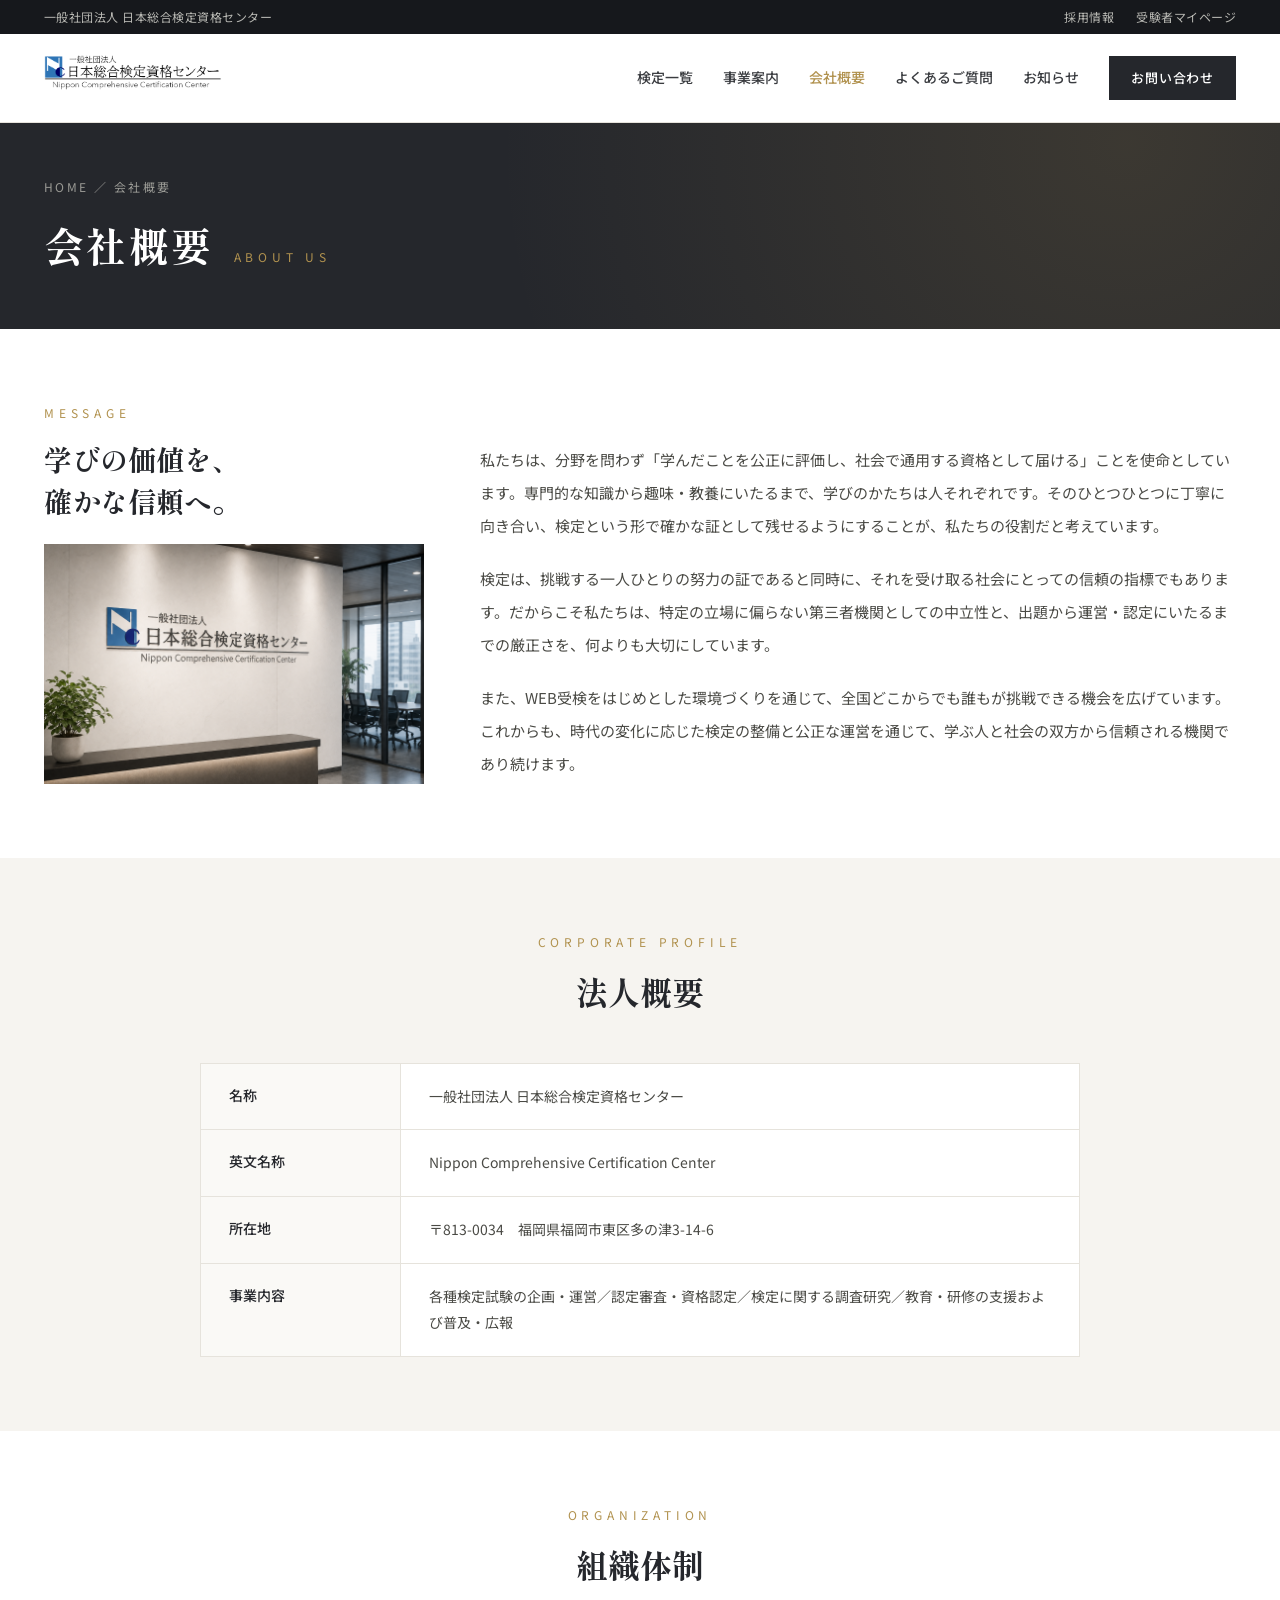
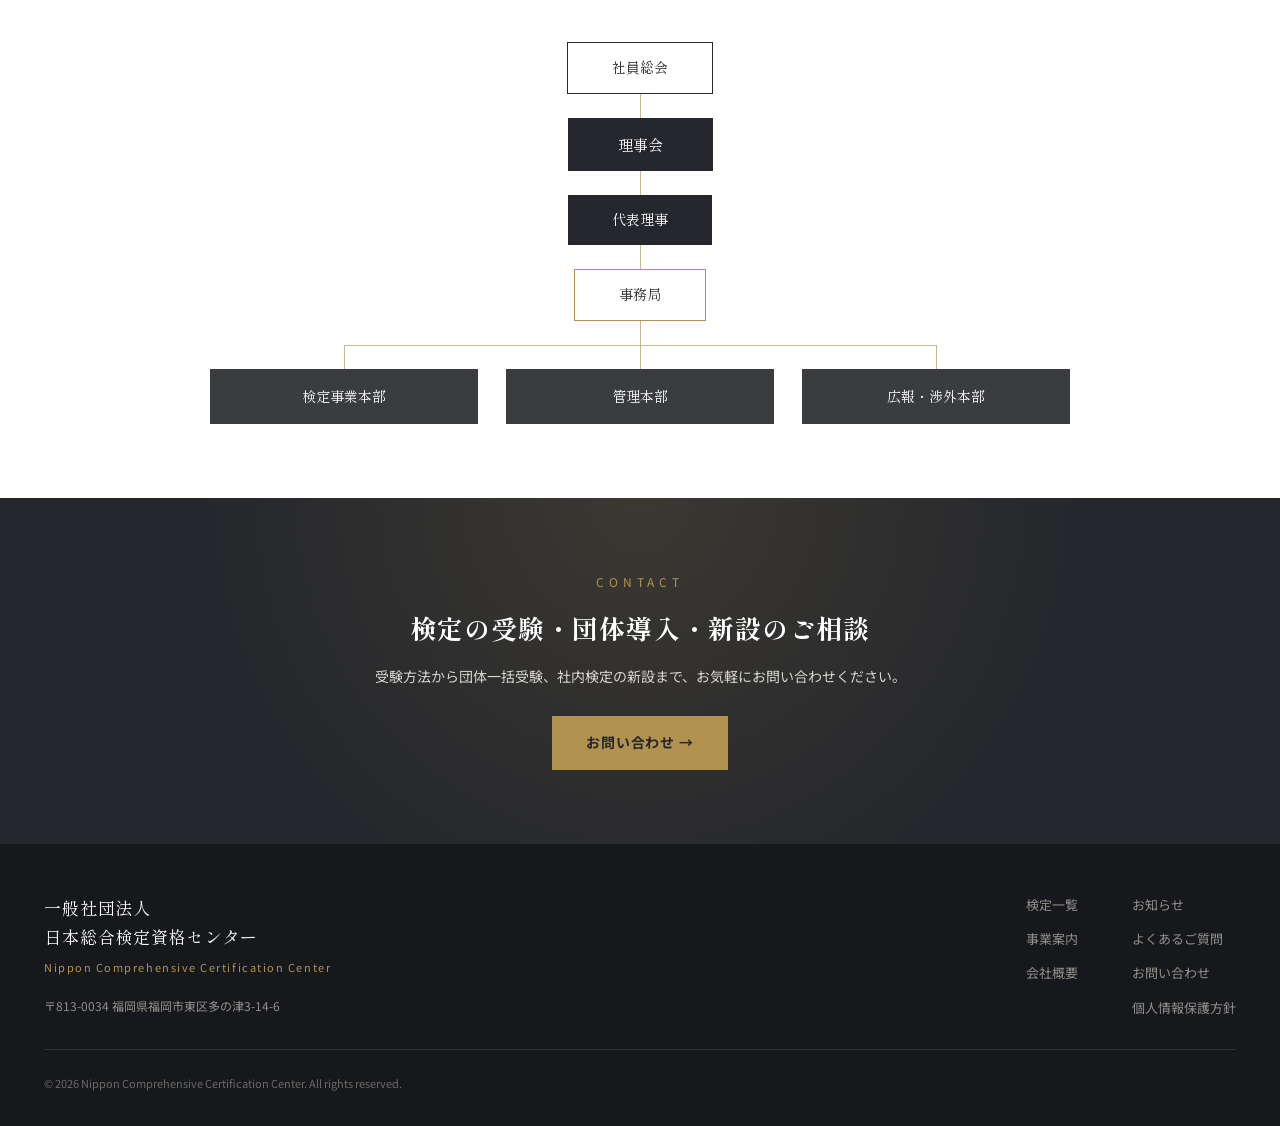
==== about.html @ 57b1d5a7 "全ページのフッターに個人情報保護方針へのリンクを追加 Co-Authored-By: Claude Fable 5 <noreply@anthropic.com> Claude-Session: ht" ====
<!DOCTYPE html>
<html lang="ja">
<head>
<meta charset="utf-8">
<meta name="viewport" content="width=device-width, initial-scale=1">
<title>会社概要 | 一般社団法人 日本総合検定資格センター</title>
<meta name="description" content="一般社団法人 日本総合検定資格センターの会社概要。法人概要・組織体制（組織図）をご紹介します。">
<link rel="preconnect" href="https://fonts.googleapis.com">
<link rel="preconnect" href="https://fonts.gstatic.com" crossorigin>
<link href="https://fonts.googleapis.com/css2?family=Noto+Sans+JP:wght@400;500;700&family=Shippori+Mincho:wght@500;600;700;800&display=swap" rel="stylesheet">
<link rel="icon" href="favicon.ico" sizes="48x48">
<link rel="icon" href="assets/favicon-32.png" type="image/png" sizes="32x32">
<link rel="icon" href="assets/favicon-192.png" type="image/png" sizes="192x192">
<link rel="apple-touch-icon" href="assets/apple-touch-icon.png">
<link rel="stylesheet" href="css/styles.css">
<script src="js/main.js" defer></script>
</head>
<body>
<div class="site">

  <div class="topbar px">
    <span class="topbar__org">一般社団法人 日本総合検定資格センター</span>
    <div class="topbar__links">
      <a href="recruit.html">採用情報</a>
      <span class="is-plain">受験者マイページ</span>
    </div>
  </div>

  <header class="header">
    <a class="header__logo" href="index.html"><img src="assets/logo-t.png" alt="一般社団法人 日本総合検定資格センター"></a>
    <button class="nav-toggle" type="button" aria-label="メニューを開閉" aria-expanded="false"><span></span><span></span><span></span></button>
    <nav class="nav">
      <a href="kentei.html">検定一覧</a>
      <a href="business.html">事業案内</a>
      <a class="is-active" href="about.html">会社概要</a>
      <a href="faq.html">よくあるご質問</a>
      <a href="news.html">お知らせ</a>
      <a class="nav__cta" href="contact.html">お問い合わせ</a>
    </nav>
  </header>

  <section class="page-title">
    <div class="breadcrumb"><a href="index.html">HOME</a> ／ 会社概要</div>
    <div class="page-title__row">
      <h1>会社概要</h1>
      <span class="page-title__en">ABOUT US</span>
    </div>
  </section>

  <!-- 代表挨拶 -->
  <section class="message">
    <div>
      <div class="eyebrow">MESSAGE</div>
      <h2 class="message__ttl">学びの価値を、<br>確かな信頼へ。</h2>
      <div class="message__photo" style="background-image:url('assets/reception.png')"></div>
    </div>
    <div class="message__body">
      <p>私たちは、分野を問わず「学んだことを公正に評価し、社会で通用する資格として届ける」ことを使命としています。専門的な知識から趣味・教養にいたるまで、学びのかたちは人それぞれです。そのひとつひとつに丁寧に向き合い、検定という形で確かな証として残せるようにすることが、私たちの役割だと考えています。</p>
      <p>検定は、挑戦する一人ひとりの努力の証であると同時に、それを受け取る社会にとっての信頼の指標でもあります。だからこそ私たちは、特定の立場に偏らない第三者機関としての中立性と、出題から運営・認定にいたるまでの厳正さを、何よりも大切にしています。</p>
      <p>また、WEB受検をはじめとした環境づくりを通じて、全国どこからでも誰もが挑戦できる機会を広げています。これからも、時代の変化に応じた検定の整備と公正な運営を通じて、学ぶ人と社会の双方から信頼される機関であり続けます。</p>
    </div>
  </section>

  <!-- 法人概要 -->
  <section class="section section--paper">
    <div class="section-head">
      <div class="eyebrow">CORPORATE PROFILE</div>
      <h2>法人概要</h2>
    </div>
    <div class="profile">
      <div class="profile__row"><div class="profile__k">名称</div><div class="profile__v">一般社団法人 日本総合検定資格センター</div></div>
      <div class="profile__row"><div class="profile__k">英文名称</div><div class="profile__v">Nippon Comprehensive Certification Center</div></div>
      <div class="profile__row"><div class="profile__k">所在地</div><div class="profile__v">〒813-0034　福岡県福岡市東区多の津3-14-6</div></div>
      <div class="profile__row"><div class="profile__k">事業内容</div><div class="profile__v">各種検定試験の企画・運営／認定審査・資格認定／検定に関する調査研究／教育・研修の支援および普及・広報</div></div>
    </div>
  </section>

  <!-- 組織体制（組織図） -->
  <section class="section section--white">
    <div class="section-head" style="margin-bottom:50px">
      <div class="eyebrow">ORGANIZATION</div>
      <h2>組織体制</h2>
    </div>
    <div class="orgchart">
      <div class="orgchart__row"><div class="obox obox--assembly">社員総会</div></div>
      <div class="orgchart__line"></div>
      <div class="orgchart__row"><div class="obox obox--board">理事会</div></div>
      <div class="orgchart__line"></div>
      <div class="orgchart__row"><div class="obox obox--rep">代表理事</div></div>
      <div class="orgchart__line"></div>
      <div class="orgchart__row"><div class="obox obox--office">事務局</div></div>
      <div class="orgchart__line"></div>
      <div class="orgchart__branch">
        <div class="orgchart__bar"></div>
        <div class="orgchart__cols">
          <div class="orgchart__col"><div class="orgchart__stub"></div><div class="obox obox--unit">検定事業本部</div></div>
          <div class="orgchart__col"><div class="orgchart__stub"></div><div class="obox obox--unit">管理本部</div></div>
          <div class="orgchart__col"><div class="orgchart__stub"></div><div class="obox obox--unit">広報・渉外本部</div></div>
        </div>
      </div>
    </div>
  </section>

  <!-- お問い合わせCTA -->
  <section class="section--dark cta-band" style="padding-top:74px;padding-bottom:74px">
    <div class="eyebrow" style="margin-bottom:14px">CONTACT</div>
    <h2 style="line-height:1.6">検定の受験・団体導入・新設のご相談</h2>
    <p>受験方法から団体一括受験、社内検定の新設まで、お気軽にお問い合わせください。</p>
    <a class="btn btn--gold" href="contact.html">お問い合わせ →</a>
  </section>

  <footer class="footer">
    <div class="footer__top">
      <div>
        <div class="footer__name">一般社団法人<br>日本総合検定資格センター</div>
        <div class="footer__en">Nippon Comprehensive Certification Center</div>
        <div class="footer__addr">〒813-0034 福岡県福岡市東区多の津3-14-6</div>
      </div>
      <div class="footer__nav">
        <div class="footer__col">
          <a href="kentei.html">検定一覧</a>
          <a href="business.html">事業案内</a>
          <a href="about.html">会社概要</a>
        </div>
        <div class="footer__col">
          <a href="news.html">お知らせ</a>
          <a href="faq.html">よくあるご質問</a>
          <a href="contact.html">お問い合わせ</a>
          <a href="privacy.html">個人情報保護方針</a>
        </div>
      </div>
    </div>
    <div class="footer__copy">© 2026 Nippon Comprehensive Certification Center. All rights reserved.</div>
  </footer>

</div>
</body>
</html>
---- css/styles.css ----
/* =====================================================================
   一般社団法人 日本総合検定資格センター — コーポレートサイト
   共通スタイル（墨×金 / 明朝見出し）
   ===================================================================== */

/* ---- Design tokens ---- */
:root {
  --ink:        #25272c;   /* 墨（メイン） */
  --ink-2:      #16181c;   /* 最濃（トップバー・フッター） */
  --ink-3:      #3a3c40;   /* 本部ボックス・ナビ文字 */
  --gold:       #b1924f;   /* 金（アクセント） */
  --gold-line:  #c9b78d;   /* 組織図の罫線 */
  --gold-soft:  #f0ead9;   /* バッジ背景 */
  --gold-text:  #9c7d3a;   /* バッジ文字 */
  --paper:      #f6f4f0;   /* 明色セクション背景 */
  --paper-2:    #faf9f6;   /* テーブル見出し背景 */
  --border:     #e6e3dc;   /* 罫線 */
  --text:       #2a2a28;   /* 基本文字 */
  --text-2:     #5c5c58;   /* 補足文字 */
  --text-3:     #4a4a45;   /* 本文（濃いめ） */
  --muted:      #8a8a85;   /* 弱い文字 */
  --req:        #a4453b;   /* 必須バッジ */
  --white:      #fff;

  --serif: 'Shippori Mincho', serif;
  --sans:  'Noto Sans JP', sans-serif;

  --gutter: 44px;          /* セクション左右余白 */
  --maxw: 1280px;          /* デザイン基準幅 */
}

/* ---- Reset ---- */
*, *::before, *::after { box-sizing: border-box; margin: 0; padding: 0; }

html { -webkit-text-size-adjust: 100%; }

body {
  font-family: var(--sans);
  color: var(--text);
  background: #eceae5;
  line-height: 1.7;
}

img { max-width: 100%; display: block; }

a { text-decoration: none; color: inherit; }

/* 1280px の「キャンバス」を中央に。以下は流動的に縮む */
.site {
  max-width: var(--maxw);
  margin: 0 auto;
  background: var(--white);
  overflow-x: hidden;
}

/* ページ全体の文字色 */
.site { color: var(--text); }

h1, h2, h3, h4 { font-family: var(--serif); font-weight: 700; color: var(--ink); }

/* 共通のセクション左右余白ヘルパ */
.px { padding-inline: var(--gutter); }

/* =====================================================================
   トップバー
   ===================================================================== */
.topbar {
  background: var(--ink-2);
  color: #b8b8b3;
  font-size: 12px;
  letter-spacing: .04em;
  display: flex;
  justify-content: space-between;
  align-items: center;
  padding-inline: var(--gutter);
  min-height: 34px;
}
.topbar__org { white-space: nowrap; overflow: hidden; text-overflow: ellipsis; }
.topbar__links { display: flex; gap: 22px; flex: none; }
.topbar__links a { transition: color .2s; }
.topbar__links a:hover { color: var(--gold); }
.topbar__links .is-active { color: var(--gold); }
.topbar__links .is-plain { color: inherit; cursor: default; }

/* =====================================================================
   ヘッダー / ナビ
   ===================================================================== */
.header {
  display: flex;
  justify-content: space-between;
  align-items: center;
  padding: 18px var(--gutter);
  border-bottom: 1px solid var(--border);
  background: var(--white);
}
.header__logo img { height: 52px; width: auto; }

.nav { display: flex; align-items: center; gap: 30px; font-size: 14px; font-weight: 500; color: var(--ink-3); }
.nav a, .nav > span { transition: color .2s; white-space: nowrap; }
.nav a:hover { color: var(--gold); }
.nav .is-active { color: var(--gold); }
.nav__cta {
  background: var(--ink); color: var(--white);
  padding: 11px 22px; font-size: 13px; letter-spacing: .06em;
}
.nav__cta.is-active { background: var(--gold); color: var(--ink); }

/* ハンバーガー（モバイルのみ表示） */
.nav-toggle {
  display: none;
  flex-direction: column;
  justify-content: center;
  gap: 5px;
  width: 44px; height: 44px;
  border: 1px solid var(--border);
  background: var(--white);
  cursor: pointer;
}
.nav-toggle span { display: block; width: 22px; height: 2px; background: var(--ink); margin: 0 auto; transition: transform .25s, opacity .2s; }

/* =====================================================================
   ボタン / リンク装飾
   ===================================================================== */
.btn {
  display: inline-block;
  font-size: 14px;
  letter-spacing: .05em;
  padding: 14px 30px;
  cursor: pointer;
  transition: background .2s, color .2s;
  white-space: nowrap;
}
.btn--dark { background: var(--ink); color: var(--white); }
.btn--dark:hover { background: var(--gold); color: var(--ink); }
.btn--gold { background: var(--gold); color: var(--ink); font-weight: 700; padding: 15px 34px; letter-spacing: .06em; }
.btn--gold:hover { background: #c7a75f; }
.btn--outline { border: 1px solid var(--ink); color: var(--ink); }
.btn--outline:hover { background: var(--ink); color: var(--white); }

.link-underline {
  display: inline-block;
  border-bottom: 1px solid var(--gold);
  color: var(--ink);
  font-size: 14px;
  padding-bottom: 4px;
  transition: color .2s;
}
.link-underline:hover { color: var(--gold); }

.badge-web {
  background: var(--gold-soft); color: var(--gold-text);
  font-size: 11px; padding: 4px 12px; letter-spacing: .05em; white-space: nowrap;
}

.eyebrow { font-size: 12px; letter-spacing: .4em; color: var(--gold); }
.eyebrow--sm { font-size: 11px; letter-spacing: .3em; color: var(--gold); }

/* =====================================================================
   ヒーロー（トップ） / ページタイトル（下層）
   ===================================================================== */
.hero {
  position: relative;
  background: var(--ink);
  color: var(--white);
  padding: 88px var(--gutter) 82px;
  text-align: center;
  background-image: radial-gradient(circle at 50% 0%, rgba(177,146,79,.18), transparent 60%);
}
.hero__eyebrow { font-size: 13px; letter-spacing: .5em; color: var(--gold); margin-bottom: 22px; }
.hero__rule { width: 48px; height: 1px; background: var(--gold); margin: 0 auto 28px; }
.hero__title {
  font-family: var(--serif); font-weight: 700; color: var(--white);
  font-size: clamp(30px, 5.5vw, 52px); line-height: 1.5; letter-spacing: .05em;
}
.hero__lead { margin: 30px auto 0; font-size: 16px; line-height: 2.1; color: #d8d6d0; max-width: 700px; }

.page-title {
  background: var(--ink); color: var(--white);
  padding: 54px var(--gutter) 50px;
  background-image: radial-gradient(circle at 88% 10%, rgba(177,146,79,.16), transparent 55%);
}
.breadcrumb { font-size: 12px; letter-spacing: .2em; color: #9a9a95; margin-bottom: 14px; }
.breadcrumb a:hover { color: var(--gold); }
.page-title__row { display: flex; align-items: baseline; gap: 20px; flex-wrap: wrap; }
.page-title h1 { font-family: var(--serif); font-weight: 700; color: var(--white); font-size: clamp(30px, 5vw, 40px); letter-spacing: .06em; }
.page-title__en { font-size: 12px; letter-spacing: .4em; color: var(--gold); }
.page-title__lead { font-size: 14px; line-height: 1.9; color: #d8d6d0; margin-top: 18px; max-width: 720px; }
.page-title__lead .hl { color: #e9d9b4; }

/* =====================================================================
   汎用セクション
   ===================================================================== */
.section { padding: 74px var(--gutter); }
.section--paper { background: var(--paper); }
.section--white { background: var(--white); }
.section--dark {
  background: var(--ink); color: var(--white); text-align: center;
  background-image: radial-gradient(circle at 50% 0%, rgba(177,146,79,.16), transparent 60%);
}
.section--dark h2 { color: var(--white); }

.section-head { text-align: center; margin-bottom: 44px; }
.section-head h2 { font-size: clamp(24px, 3.4vw, 32px); margin-top: 12px; }

.lead-center {
  font-family: var(--serif); font-size: clamp(18px, 2.4vw, 24px);
  line-height: 2; color: var(--ink); max-width: 840px; margin: 0 auto; text-align: center;
}

/* CTA バンド */
.cta-band { padding: 64px var(--gutter); }
.cta-band h2 { font-size: clamp(22px, 3vw, 26px); letter-spacing: .04em; color: var(--white); }
.cta-band p { font-size: 14px; line-height: 2; color: #d8d6d0; margin: 14px auto 0; max-width: 580px; }
.cta-band .btn { margin-top: 26px; }

/* =====================================================================
   トップ：信頼バンド（4カラム）
   ===================================================================== */
.trust {
  display: grid; grid-template-columns: repeat(4, 1fr);
  background: var(--white); border-bottom: 1px solid var(--border);
}
.trust__cell { padding: 46px 34px; border-right: 1px solid var(--border); }
.trust__cell:last-child { border-right: none; }
.trust__en { font-size: 11px; letter-spacing: .3em; color: var(--gold); margin-bottom: 14px; }
.trust__ttl { font-family: var(--serif); font-size: 21px; color: var(--ink); margin-bottom: 12px; }
.trust__desc { font-size: 13px; line-height: 1.95; color: var(--text-2); }

/* =====================================================================
   トップ / 事業：検定領域・カードグリッド
   ===================================================================== */
.card-grid { display: grid; grid-template-columns: repeat(3, 1fr); gap: 18px; }
.card {
  background: var(--white); border: 1px solid var(--border); padding: 30px 28px;
}
.card--lg { padding: 34px 30px; }
.card__no { font-family: var(--serif); color: var(--gold); font-size: 14px; }
.card__ttl { font-family: var(--serif); font-size: 20px; margin: 10px 0; color: var(--ink); }
.card__desc { font-size: 13px; line-height: 1.85; color: #7a7a76; }
.card--lg .card__desc { line-height: 1.9; color: var(--text-2); }

.note-center { text-align: center; font-size: 13px; line-height: 1.9; color: var(--text-2); margin-top: 28px; }
.note-center strong { color: var(--ink); font-weight: 700; }

/* =====================================================================
   トップ：組織体制ティザー
   ===================================================================== */
.org-teaser { padding: 74px var(--gutter); background: var(--white); }
.org-teaser__grid { display: grid; grid-template-columns: 340px 1fr; gap: 60px; align-items: center; }
.org-teaser__ttl { font-family: var(--serif); font-weight: 700; font-size: clamp(24px, 3vw, 30px); margin: 14px 0 20px; color: var(--ink); line-height: 1.5; }
.org-teaser__txt { font-size: 14px; line-height: 2; color: var(--text-2); }
.org-teaser__link { display: inline-block; margin-top: 26px; border-bottom: 1px solid var(--gold); color: var(--ink); font-size: 14px; padding-bottom: 4px; }
.org-teaser__chart { border: 1px solid var(--border); padding: 38px 30px; background: var(--paper); }

/* ミニ組織図（ティザー） */
.orgline { width: 1px; height: 16px; background: var(--gold-line); margin: 0 auto; }
.orgbox {
  display: inline-block; font-size: 13px; padding: 10px 30px;
  font-family: var(--serif); white-space: nowrap; text-align: center;
}
.orgbox--outline { border: 1px solid var(--ink); background: var(--white); color: var(--ink); padding: 9px 28px; }
.orgbox--dark { background: var(--ink); color: var(--white); }
.orgbox--gold { border: 1px solid var(--gold); color: var(--ink); padding: 9px 28px; }
.orgbox--unit { background: var(--ink-3); color: var(--white); border: 1px solid var(--ink-3); font-size: 12px; padding: 11px 4px; width: 100%; }
.org-center { text-align: center; }
.org-branch { position: relative; }
.org-branch__bar { position: absolute; top: 0; left: calc((100% - 28px) / 6); right: calc((100% - 28px) / 6); height: 1px; background: var(--gold-line); }
.org-branch__cols { display: grid; grid-template-columns: repeat(3, 1fr); gap: 14px; }
.org-branch__col { display: flex; flex-direction: column; align-items: center; }

/* =====================================================================
   トップ：NEWS（濃色）
   ===================================================================== */
.news-band { padding: 70px var(--gutter); background: var(--ink); color: var(--white); }
.news-band__head { display: flex; justify-content: space-between; align-items: flex-end; margin-bottom: 30px; gap: 16px; flex-wrap: wrap; }
.news-band__head h2 { font-family: var(--serif); font-size: 28px; color: var(--white); margin-top: 12px; }
.news-band__more { font-size: 13px; color: #b8b8b3; }
.news-band__more:hover { color: var(--gold); }
.news-row {
  display: flex; gap: 28px; padding: 18px 0;
  border-top: 1px solid rgba(255,255,255,.14); align-items: center;
}
.news-row:last-child { border-bottom: 1px solid rgba(255,255,255,.14); }
.news-row__date { color: var(--gold); font-size: 13px; min-width: 92px; }
.news-row__ttl { font-size: 14px; color: #eceae5; }

/* =====================================================================
   検定一覧：横長ブロック
   ===================================================================== */
.exam { display: grid; grid-template-columns: 480px 1fr; }
.exam--rev { grid-template-columns: 1fr 480px; }
.exam__img { min-height: 420px; background-position: center; background-repeat: no-repeat; background-size: contain; }
.exam__body { padding: 60px 54px; display: flex; flex-direction: column; justify-content: center; }
.exam__body--paper { background: var(--paper); }
.exam__meta { display: flex; align-items: center; gap: 12px; margin-bottom: 14px; }
.exam__no { font-family: var(--serif); color: var(--gold); font-size: 16px; }
.exam__host { font-size: 12px; letter-spacing: .2em; color: var(--muted); }
.exam__ttl { font-family: var(--serif); font-weight: 700; font-size: clamp(26px, 3.4vw, 32px); color: var(--ink); margin-bottom: 16px; }
.exam__desc { font-size: 14px; line-height: 2; color: var(--text-2); max-width: 560px; }
.exam__specs { display: flex; gap: 36px; margin-top: 24px; flex-wrap: wrap; }
.spec__k { font-size: 11px; letter-spacing: .16em; color: var(--gold); margin-bottom: 5px; }
.spec__v { font-size: 14px; color: var(--ink); }
.exam__actions { display: flex; align-items: center; gap: 18px; margin-top: 30px; flex-wrap: wrap; }

/* =====================================================================
   事業案内：ジグザグ
   ===================================================================== */
.zigzag { display: grid; grid-template-columns: 1fr 1fr; }
.zigzag__img { min-height: 380px; background-position: center; background-repeat: no-repeat; background-size: cover; }
.zigzag__img--contain { background-size: contain; }
.zigzag__body { padding: 64px 54px; display: flex; flex-direction: column; justify-content: center; }
.zigzag__body--paper { background: var(--paper); }
.zigzag__en { font-size: 12px; letter-spacing: .4em; color: var(--gold); }
.zigzag__ttl { font-family: var(--serif); font-weight: 700; font-size: clamp(24px, 3vw, 30px); margin: 14px 0 18px; color: var(--ink); line-height: 1.5; }
.zigzag__txt { font-size: 14px; line-height: 2; color: var(--text-2); }
.zigzag__txt strong { color: var(--ink); font-weight: 700; }
.bullets { display: flex; flex-direction: column; gap: 10px; margin-top: 22px; }
.bullet { display: flex; align-items: center; gap: 12px; }
.bullet::before { content: ""; width: 5px; height: 5px; background: var(--gold); border-radius: 50%; flex: none; }
.bullet span { font-size: 13px; color: var(--ink-3); }

/* =====================================================================
   会社概要：代表挨拶 / 法人概要 / 組織図
   ===================================================================== */
.message { padding: 74px var(--gutter); background: var(--white); display: grid; grid-template-columns: 380px 1fr; gap: 56px; align-items: start; }
.message__ttl { font-family: var(--serif); font-weight: 700; font-size: clamp(22px, 3vw, 28px); margin: 14px 0 22px; color: var(--ink); line-height: 1.5; }
.message__photo { height: 240px; background-position: center; background-size: cover; background-repeat: no-repeat; background-color: #eceae5; }
.message__body { padding-top: 40px; }
.message__body p { font-size: 15px; line-height: 2.2; color: var(--text-3); }
.message__body p + p { margin-top: 20px; }

.profile { max-width: 880px; margin: 0 auto; background: var(--white); border: 1px solid var(--border); }
.profile__row { display: grid; grid-template-columns: 200px 1fr; border-bottom: 1px solid var(--border); }
.profile__row:last-child { border-bottom: none; }
.profile__k { background: var(--paper-2); padding: 20px 28px; font-size: 14px; color: var(--ink); font-weight: 500; border-right: 1px solid var(--border); }
.profile__v { padding: 20px 28px; font-size: 14px; color: var(--text-3); line-height: 1.85; }

/* 詳細組織図 */
.orgchart { max-width: 860px; margin: 0 auto; }
.orgchart__line { width: 1px; height: 24px; background: var(--gold-line); margin: 0 auto; }
.orgchart__row { display: flex; justify-content: center; }
.obox { font-size: 14px; padding: 13px 44px; font-family: var(--serif); white-space: nowrap; }
.obox--assembly { border: 1px solid var(--ink); background: var(--white); color: var(--ink); }
.obox--board { background: var(--ink); color: var(--white); font-size: 15px; padding: 14px 50px; }
.obox--rep { background: var(--ink); color: var(--white); }
.obox--office { border: 1px solid var(--gold); color: var(--ink); }
.orgchart__branch { position: relative; padding-top: 24px; }
.orgchart__bar { position: absolute; top: 0; left: calc((100% - 56px) / 6); right: calc((100% - 56px) / 6); height: 1px; background: var(--gold-line); }
.orgchart__cols { display: grid; grid-template-columns: repeat(3, 1fr); gap: 28px; }
.orgchart__col { display: flex; flex-direction: column; align-items: center; }
.orgchart__stub { position: absolute; top: 0; width: 1px; height: 24px; background: var(--gold-line); }
.obox--unit { width: 100%; background: var(--ink-3); color: var(--white); font-size: 14px; padding: 16px 8px; text-align: center; }

/* =====================================================================
   お知らせ：一覧
   ===================================================================== */
.news-list { padding: 30px var(--gutter) 54px; background: var(--white); }
.news-item {
  display: flex; gap: 28px; padding: 22px 8px; border-bottom: 1px solid var(--border);
  align-items: center; transition: background .15s;
}
.news-item:hover { background: var(--paper-2); }
.news-item__date { color: var(--muted); font-size: 13px; min-width: 96px; }
.news-item__ttl { font-size: 15px; color: var(--ink); line-height: 1.6; flex: 1; }
.news-item__arrow { color: var(--gold); }

/* =====================================================================
   お知らせ：詳細
   ===================================================================== */
.news-detail { padding: 46px var(--gutter) 70px; background: var(--white); }
.news-detail__meta { display: flex; align-items: center; gap: 14px; margin-bottom: 16px; }
.news-detail__date { color: var(--muted); font-size: 13px; }
.news-detail__ttl {
  font-family: var(--serif); font-weight: 700; font-size: clamp(20px, 3vw, 26px);
  color: var(--ink); line-height: 1.6; margin-bottom: 28px;
  padding-bottom: 20px; border-bottom: 1px solid var(--border);
}
.news-detail__body { max-width: 800px; }
.news-detail__body p { font-size: 15px; line-height: 2; color: var(--text-3); margin-bottom: 1.4em; }
.news-detail__notfound { font-size: 15px; color: var(--text-2); margin-bottom: 24px; }
.news-detail__back { display: inline-block; margin-top: 20px; font-size: 13px; color: var(--gold); }
.news-detail__back:hover { text-decoration: underline; }

/* =====================================================================
   お問い合わせ：フォーム
   ===================================================================== */
.contact-methods { padding: 34px var(--gutter); background: var(--white); border-bottom: 1px solid var(--border); }
.contact-methods__row { display: flex; align-items: center; justify-content: space-between; flex-wrap: wrap; gap: 16px; }
.contact-methods__txt { font-size: 14px; color: var(--ink); line-height: 1.8; }

.form-wrap { max-width: 820px; margin: 0 auto; }
.form-card { background: var(--white); border: 1px solid var(--border); padding: 44px 48px; display: flex; flex-direction: column; gap: 26px; }
.field__label { display: flex; align-items: center; gap: 10px; font-size: 13px; font-weight: 500; color: var(--ink); margin-bottom: 10px; }
.req-badge { background: var(--req); color: var(--white); font-size: 10px; padding: 2px 8px; letter-spacing: .05em; }
.field-2col { display: grid; grid-template-columns: 1fr 1fr; gap: 22px; }
.form-card input, .form-card textarea, .form-card select {
  font-family: var(--sans); font-size: 14px; color: var(--ink); width: 100%;
  border: 1px solid #d8d3c6; background: var(--white); padding: 13px 15px; outline: none;
}
.form-card input:focus, .form-card textarea:focus, .form-card select:focus { border-color: var(--gold); }
.form-card input::placeholder, .form-card textarea::placeholder { color: #b3b0a8; }
.form-card textarea { resize: vertical; }
.consent { display: flex; align-items: flex-start; gap: 12px; background: var(--paper-2); border: 1px solid var(--border); padding: 18px 20px; cursor: pointer; }
.consent input { width: 18px; height: 18px; margin-top: 2px; flex: none; accent-color: var(--ink); }
.consent span { font-size: 13px; line-height: 1.8; color: var(--text-2); }
.consent a { color: var(--gold-text); border-bottom: 1px solid var(--gold-line); }
.form-submit { text-align: center; margin-top: 8px; }
.form-submit button {
  border: none; font-family: var(--sans);
  background: var(--ink); color: var(--white); font-weight: 700; font-size: 15px;
  letter-spacing: .1em; padding: 16px 64px; cursor: pointer; transition: background .2s, color .2s;
}
.form-submit button:hover { background: var(--gold); color: var(--ink); }
.form-submit button:disabled { opacity: .6; cursor: default; }

/* スパム対策のハニーポット項目(画面外へ隠す) */
.hp-field { position: absolute; left: -9999px; width: 1px; height: 1px; overflow: hidden; }

/* エラー表示 */
.form-alert {
  max-width: 820px; margin: 0 auto 24px; background: #fdf3f2; border: 1px solid #e3b7b2;
  color: var(--req); font-size: 14px; line-height: 1.8; padding: 16px 20px;
}

/* 送信完了パネル(JS経由) */
.form-success {
  background: var(--white); border: 1px solid var(--border); padding: 56px 48px; text-align: center;
}
.form-success__mark {
  width: 64px; height: 64px; margin: 0 auto 22px; border-radius: 50%;
  background: var(--ink); color: var(--white); font-size: 32px; line-height: 64px;
}
.form-success__ttl { font-family: var(--serif); font-size: 24px; color: var(--ink); margin-bottom: 16px; }
.form-success__txt { font-size: 15px; line-height: 1.9; color: var(--text-3); max-width: 560px; margin: 0 auto 28px; }
.form-success__link { display: inline-block; font-size: 13px; color: var(--gold); }
.form-success__link:hover { text-decoration: underline; }

/* 結果ページ(JS無効時のフォールバック) */
.form-result { background: var(--white); border: 1px solid var(--border); padding: 40px 44px; }
.form-result p { font-size: 15px; line-height: 1.9; color: var(--text-3); }
.form-result__list { margin: 16px 0; padding-left: 1.2em; color: var(--req); font-size: 14px; line-height: 1.9; }
.form-alert__list { margin: 16px 0 0; padding-left: 1.2em; font-size: 14px; line-height: 1.9; }
.form-result__back { display: inline-block; margin-top: 24px; font-size: 13px; color: var(--gold); }
.form-result__back:hover { text-decoration: underline; }

/* =====================================================================
   個人情報保護方針：本文
   ===================================================================== */
.legal { max-width: 860px; margin: 0 auto; }
.legal__lead { font-size: 15px; line-height: 2; color: var(--text-3); margin-bottom: 40px; }
.legal__block { margin-bottom: 34px; }
.legal__h {
  font-family: var(--serif); font-size: 19px; color: var(--ink);
  padding-bottom: 12px; margin-bottom: 16px; border-bottom: 1px solid var(--border);
}
.legal__block p { font-size: 14px; line-height: 2; color: var(--text-3); }
.legal__list { margin: 12px 0 0; padding-left: 1.3em; }
.legal__list li { font-size: 14px; line-height: 1.95; color: var(--text-3); margin-bottom: 6px; }
.legal__contact { margin-top: 16px; background: var(--white); border: 1px solid var(--border); padding: 20px 24px; }
.legal__contact p { line-height: 1.95; }
.legal__contact a { color: var(--gold-text); border-bottom: 1px solid var(--gold-line); }
.legal__date { margin-top: 40px; font-size: 13px; color: var(--muted); text-align: right; }

/* =====================================================================
   よくある質問：アコーディオン
   ===================================================================== */
.faq-groups { max-width: 920px; margin: 0 auto; display: flex; flex-direction: column; gap: 52px; }
.faq-group__head { display: flex; align-items: baseline; gap: 16px; border-bottom: 1px solid var(--ink); padding-bottom: 14px; margin-bottom: 18px; }
.faq-group__head h2 { font-family: var(--serif); font-weight: 700; font-size: 22px; color: var(--ink); }
.faq-group__en { font-size: 11px; letter-spacing: .3em; color: var(--gold); }
.faq { border-bottom: 1px solid var(--border); }
.faq > summary { display: flex; align-items: center; gap: 16px; padding: 20px 4px; list-style: none; cursor: pointer; }
.faq > summary::-webkit-details-marker { display: none; }
.faq__q { font-family: var(--serif); color: var(--gold); font-size: 16px; }
.faq__text { font-size: 15px; color: var(--ink); flex: 1; }
.faq__ic { color: var(--gold); font-size: 18px; transition: transform .2s; }
.faq[open] .faq__ic { transform: rotate(45deg); }
.faq__a { display: flex; gap: 16px; padding: 0 4px 22px; color: var(--text-2); font-size: 14px; line-height: 1.95; }
.faq__a .a-mark { font-family: var(--serif); color: var(--gold-line); font-size: 16px; }
.faq-cta { max-width: 920px; margin: 56px auto 0; background: var(--paper); border: 1px solid var(--border); padding: 40px; text-align: center; }
.faq-cta__ttl { font-family: var(--serif); font-size: 20px; color: var(--ink); }
.faq-cta .btn { margin-top: 22px; }

/* =====================================================================
   採用情報
   ===================================================================== */
.recruit-status { padding: 30px var(--gutter); background: var(--paper); border-bottom: 1px solid var(--border); }
.recruit-status__box { max-width: 880px; margin: 0 auto; border: 1px solid #e0d8c6; background: var(--white); padding: 24px 30px; display: flex; align-items: flex-start; gap: 18px; }
.recruit-status__tag { background: var(--ink); color: var(--white); font-size: 11px; letter-spacing: .05em; padding: 5px 12px; white-space: nowrap; margin-top: 2px; }
.recruit-status__ttl { font-size: 15px; color: var(--ink); font-weight: 500; margin-bottom: 6px; }
.recruit-status__txt { font-size: 13px; line-height: 1.85; color: var(--text-2); }

.message-band { padding: 72px var(--gutter); background: var(--white); text-align: center; }
.message-band__lead { font-family: var(--serif); font-size: clamp(18px, 2.4vw, 24px); line-height: 2; color: var(--ink); max-width: 840px; margin: 0 auto; }
.message-band__txt { font-size: 14px; line-height: 2; color: var(--text-2); max-width: 720px; margin: 26px auto 0; }

.stats { display: grid; grid-template-columns: repeat(4, 1fr); background: var(--paper); border-top: 1px solid var(--border); border-bottom: 1px solid var(--border); }
.stats__cell { padding: 40px 30px; border-right: 1px solid var(--border); text-align: center; }
.stats__cell:last-child { border-right: none; }
.stats__k { font-size: 11px; color: var(--muted); letter-spacing: .1em; }
.stats__v { font-family: var(--serif); font-size: 36px; color: var(--ink); margin-top: 8px; }
.stats__v small { font-size: 15px; margin-left: 3px; }

.values { display: grid; grid-template-columns: 340px 1fr; gap: 56px; align-items: center; }
.values__ttl { font-family: var(--serif); font-weight: 700; font-size: clamp(22px, 3vw, 28px); margin: 14px 0 0; color: var(--ink); line-height: 1.5; }
.values__list { display: flex; flex-direction: column; gap: 1px; background: var(--border); border: 1px solid var(--border); }
.value-item { background: var(--white); padding: 24px 28px; display: flex; gap: 20px; align-items: flex-start; }
.value-item__mark { font-family: var(--serif); color: var(--gold); font-size: 18px; }
.value-item__ttl { font-size: 15px; color: var(--ink); margin-bottom: 6px; }
.value-item__txt { font-size: 13px; line-height: 1.85; color: var(--text-2); }

/* =====================================================================
   フッター
   ===================================================================== */
.footer { background: var(--ink-2); color: #8f8f8a; padding: 50px var(--gutter) 34px; }
.footer__top { display: flex; justify-content: space-between; border-bottom: 1px solid rgba(255,255,255,.1); padding-bottom: 30px; margin-bottom: 24px; gap: 40px; flex-wrap: wrap; }
.footer__name { font-family: var(--serif); color: var(--white); font-size: 17px; letter-spacing: .05em; }
.footer__en { font-size: 11px; letter-spacing: .14em; color: var(--gold); margin-top: 6px; }
.footer__addr { font-size: 12px; margin-top: 18px; line-height: 1.9; }
.footer__nav { display: flex; gap: 54px; font-size: 13px; }
.footer__col { display: flex; flex-direction: column; gap: 12px; }
.footer__col a:hover, .footer__nav a:hover { color: var(--gold); }
.footer__col .lead-link { color: var(--white); }
.footer__copy { font-size: 11px; color: #6a6a66; }

/* =====================================================================
   レスポンシブ
   ===================================================================== */
@media (max-width: 1024px) {
  :root { --gutter: 32px; }
  .org-teaser__grid { grid-template-columns: 1fr; gap: 36px; }
  .message { grid-template-columns: 1fr; gap: 36px; }
  .message__body { padding-top: 0; }
  .values { grid-template-columns: 1fr; gap: 28px; }
  .exam__body, .zigzag__body { padding: 48px 40px; }
}

@media (max-width: 860px) {
  /* ナビをハンバーガー化 */
  .nav-toggle { display: flex; }
  .nav {
    position: absolute; top: 100%; left: 0; right: 0; z-index: 50;
    flex-direction: column; align-items: stretch; gap: 0;
    background: var(--white); border-top: 1px solid var(--border);
    box-shadow: 0 12px 24px rgba(0,0,0,.08);
    max-height: 0; overflow: hidden; transition: max-height .3s ease;
  }
  .header { position: relative; }
  .header.nav-open .nav { max-height: 520px; }
  .nav a, .nav > span { padding: 15px var(--gutter); border-bottom: 1px solid var(--border); }
  .nav__cta, .nav__cta.is-active { background: var(--ink); color: var(--white); text-align: center; }
  .header.nav-open .nav-toggle span:nth-child(1) { transform: translateY(7px) rotate(45deg); }
  .header.nav-open .nav-toggle span:nth-child(2) { opacity: 0; }
  .header.nav-open .nav-toggle span:nth-child(3) { transform: translateY(-7px) rotate(-45deg); }

  /* グリッドを段組み解除 */
  .trust { grid-template-columns: repeat(2, 1fr); }
  .trust__cell:nth-child(2) { border-right: none; }
  .trust__cell:nth-child(1), .trust__cell:nth-child(2) { border-bottom: 1px solid var(--border); }
  .card-grid { grid-template-columns: 1fr 1fr; }
  .stats { grid-template-columns: repeat(2, 1fr); }
  .stats__cell:nth-child(2) { border-right: none; }
  .stats__cell:nth-child(1), .stats__cell:nth-child(2) { border-bottom: 1px solid var(--border); }

  /* 検定・事業ブロックを縦積み（画像を上に） */
  .exam, .exam--rev, .zigzag { grid-template-columns: 1fr; }
  .exam__img { min-height: 300px; order: -1; }
  .exam--rev .exam__img { order: -1; }
  .zigzag__img { min-height: 260px; order: -1; }
  .zigzag__body { order: 0; }
  .exam__body, .zigzag__body { padding: 44px var(--gutter); }

  .footer__top { flex-direction: column; gap: 28px; }
}

@media (max-width: 560px) {
  :root { --gutter: 20px; }
  .topbar { font-size: 11px; }
  .topbar__org { max-width: 62%; }
  .hero { padding: 60px var(--gutter) 56px; }
  .section, .org-teaser, .news-band, .message, .cta-band { padding-top: 52px; padding-bottom: 52px; }
  .card-grid { grid-template-columns: 1fr; }
  .form-card { padding: 28px 22px; }
  .field-2col { grid-template-columns: 1fr; }
  .profile__row { grid-template-columns: 1fr; }
  .profile__k { border-right: none; border-bottom: 1px solid var(--border); }
  .footer__nav { gap: 40px; }

  /* 組織図：PCと同じく3本部を横並びで維持（幅に収まるよう縮小） */
  .org-teaser__chart { padding: 28px 14px; }
  .org-branch__cols { gap: 10px; }
  .org-branch__bar { left: calc((100% - 20px) / 6); right: calc((100% - 20px) / 6); }
  .orgbox--unit { font-size: 11px; padding: 10px 2px; white-space: normal; line-height: 1.4; }
  .orgchart__cols { gap: 16px; }
  .orgchart__bar { left: calc((100% - 32px) / 6); right: calc((100% - 32px) / 6); }
  .obox--unit { font-size: 11px; padding: 12px 2px; white-space: normal; line-height: 1.4; }
  .exam__specs { gap: 22px; }
  .news-band__head { align-items: flex-start; }
  .news-row { flex-wrap: wrap; gap: 10px 16px; }
  .news-item { gap: 14px; padding: 18px 4px; }
  .news-item__date { min-width: 84px; }
}
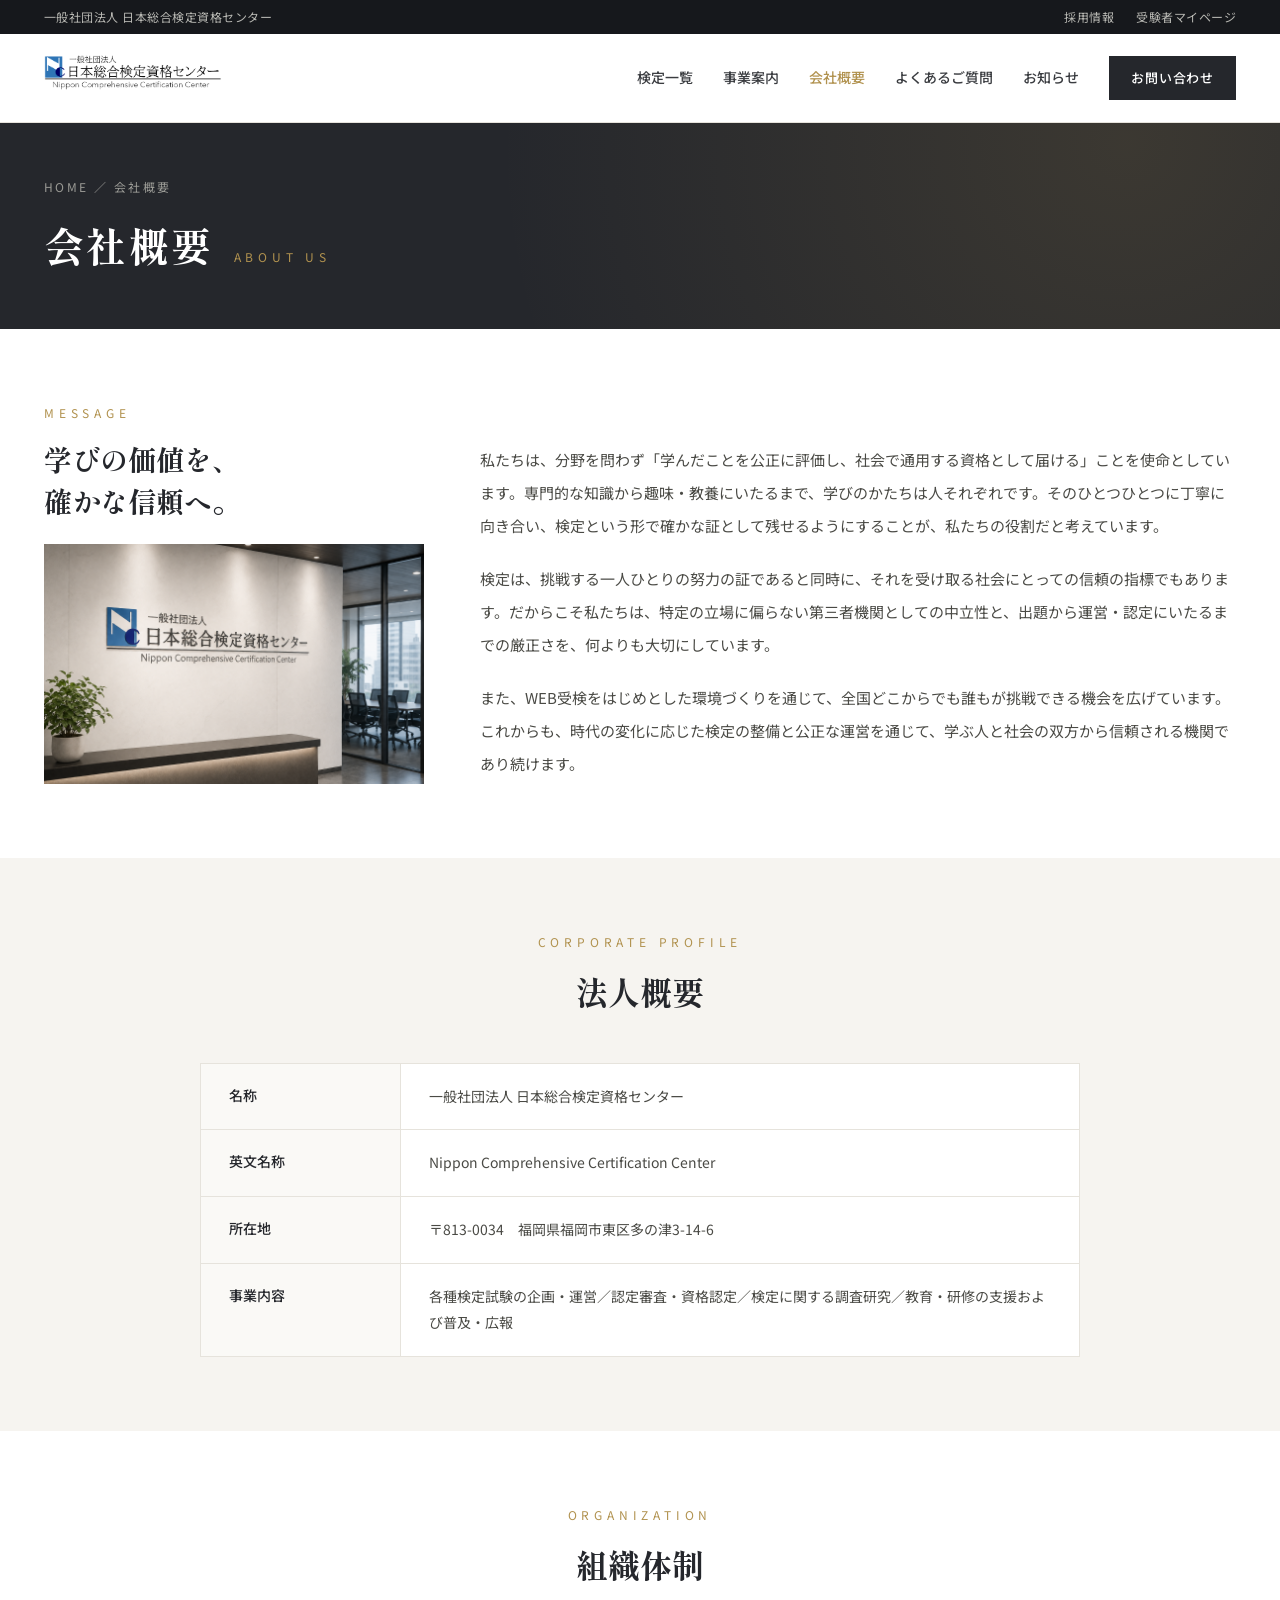
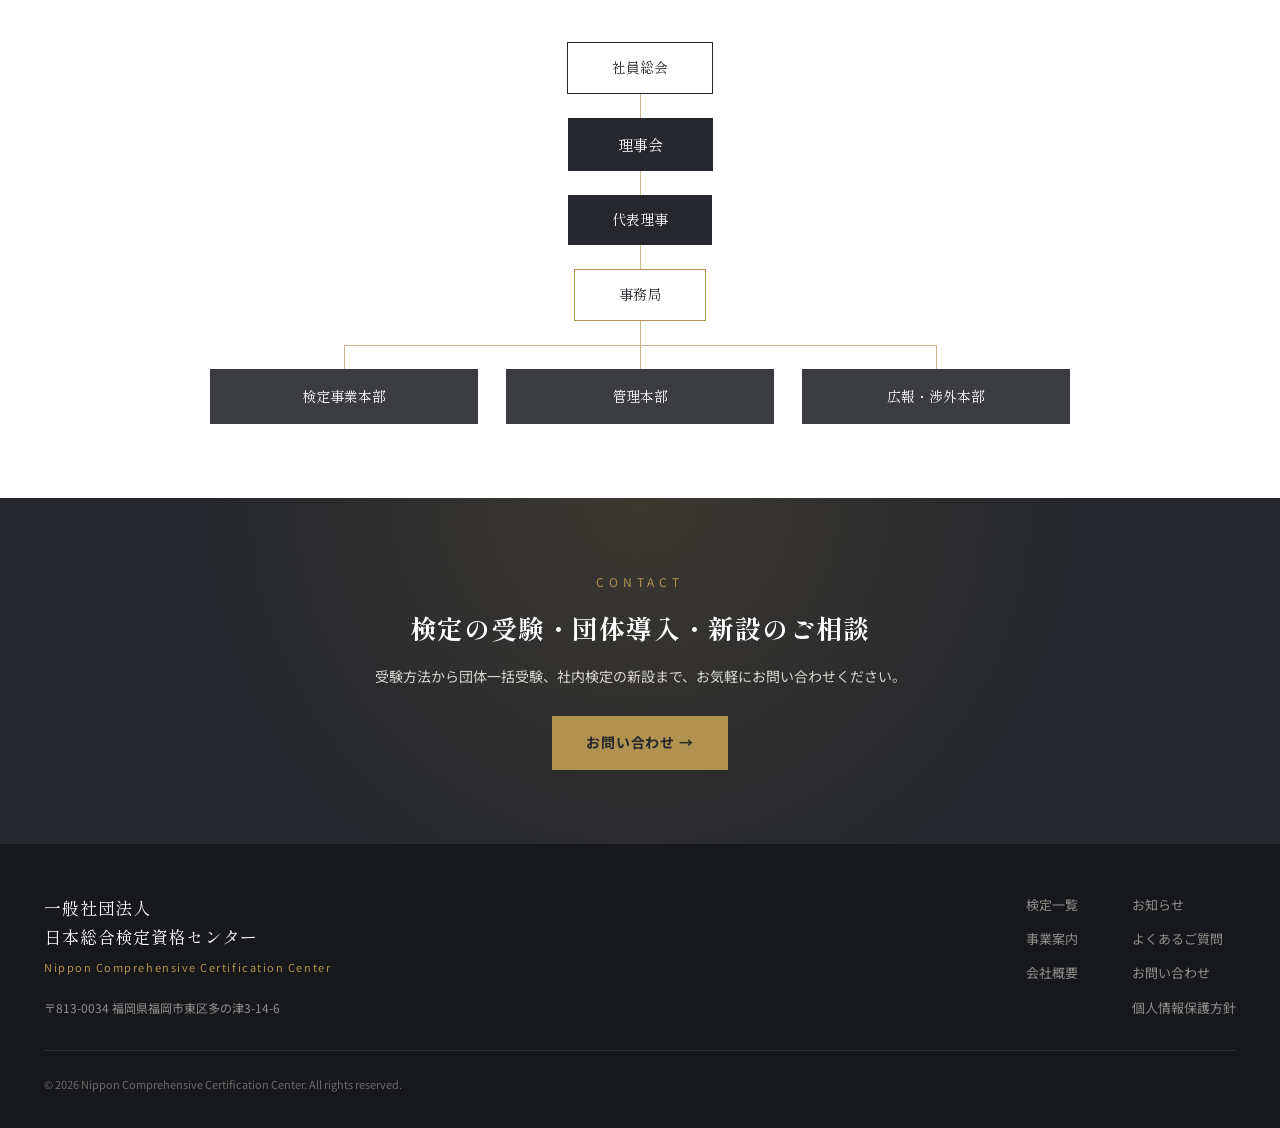
==== commit c1346d36: "フッターの法人名をトップページへのリンクにする 全ページのフッターの法人名(和文・英文)をindex.htmlへのリンクで囲み、 ホバー時に色が変わるスタイルを追加。  Co-Authored-By:" ====
--- a/about.html
+++ b/about.html
@@ -112,8 +112,10 @@
   <footer class="footer">
     <div class="footer__top">
       <div>
-        <div class="footer__name">一般社団法人<br>日本総合検定資格センター</div>
-        <div class="footer__en">Nippon Comprehensive Certification Center</div>
+        <a class="footer__brand" href="index.html">
+          <div class="footer__name">一般社団法人<br>日本総合検定資格センター</div>
+          <div class="footer__en">Nippon Comprehensive Certification Center</div>
+        </a>
         <div class="footer__addr">〒813-0034 福岡県福岡市東区多の津3-14-6</div>
       </div>
       <div class="footer__nav">
--- a/css/styles.css
+++ b/css/styles.css
@@ -514,7 +514,10 @@
    ===================================================================== */
 .footer { background: var(--ink-2); color: #8f8f8a; padding: 50px var(--gutter) 34px; }
 .footer__top { display: flex; justify-content: space-between; border-bottom: 1px solid rgba(255,255,255,.1); padding-bottom: 30px; margin-bottom: 24px; gap: 40px; flex-wrap: wrap; }
-.footer__name { font-family: var(--serif); color: var(--white); font-size: 17px; letter-spacing: .05em; }
+.footer__brand { display: inline-block; }
+.footer__brand:hover .footer__name { color: var(--gold); }
+.footer__brand:hover .footer__en { opacity: .85; }
+.footer__name { font-family: var(--serif); color: var(--white); font-size: 17px; letter-spacing: .05em; transition: color .2s; }
 .footer__en { font-size: 11px; letter-spacing: .14em; color: var(--gold); margin-top: 6px; }
 .footer__addr { font-size: 12px; margin-top: 18px; line-height: 1.9; }
 .footer__nav { display: flex; gap: 54px; font-size: 13px; }
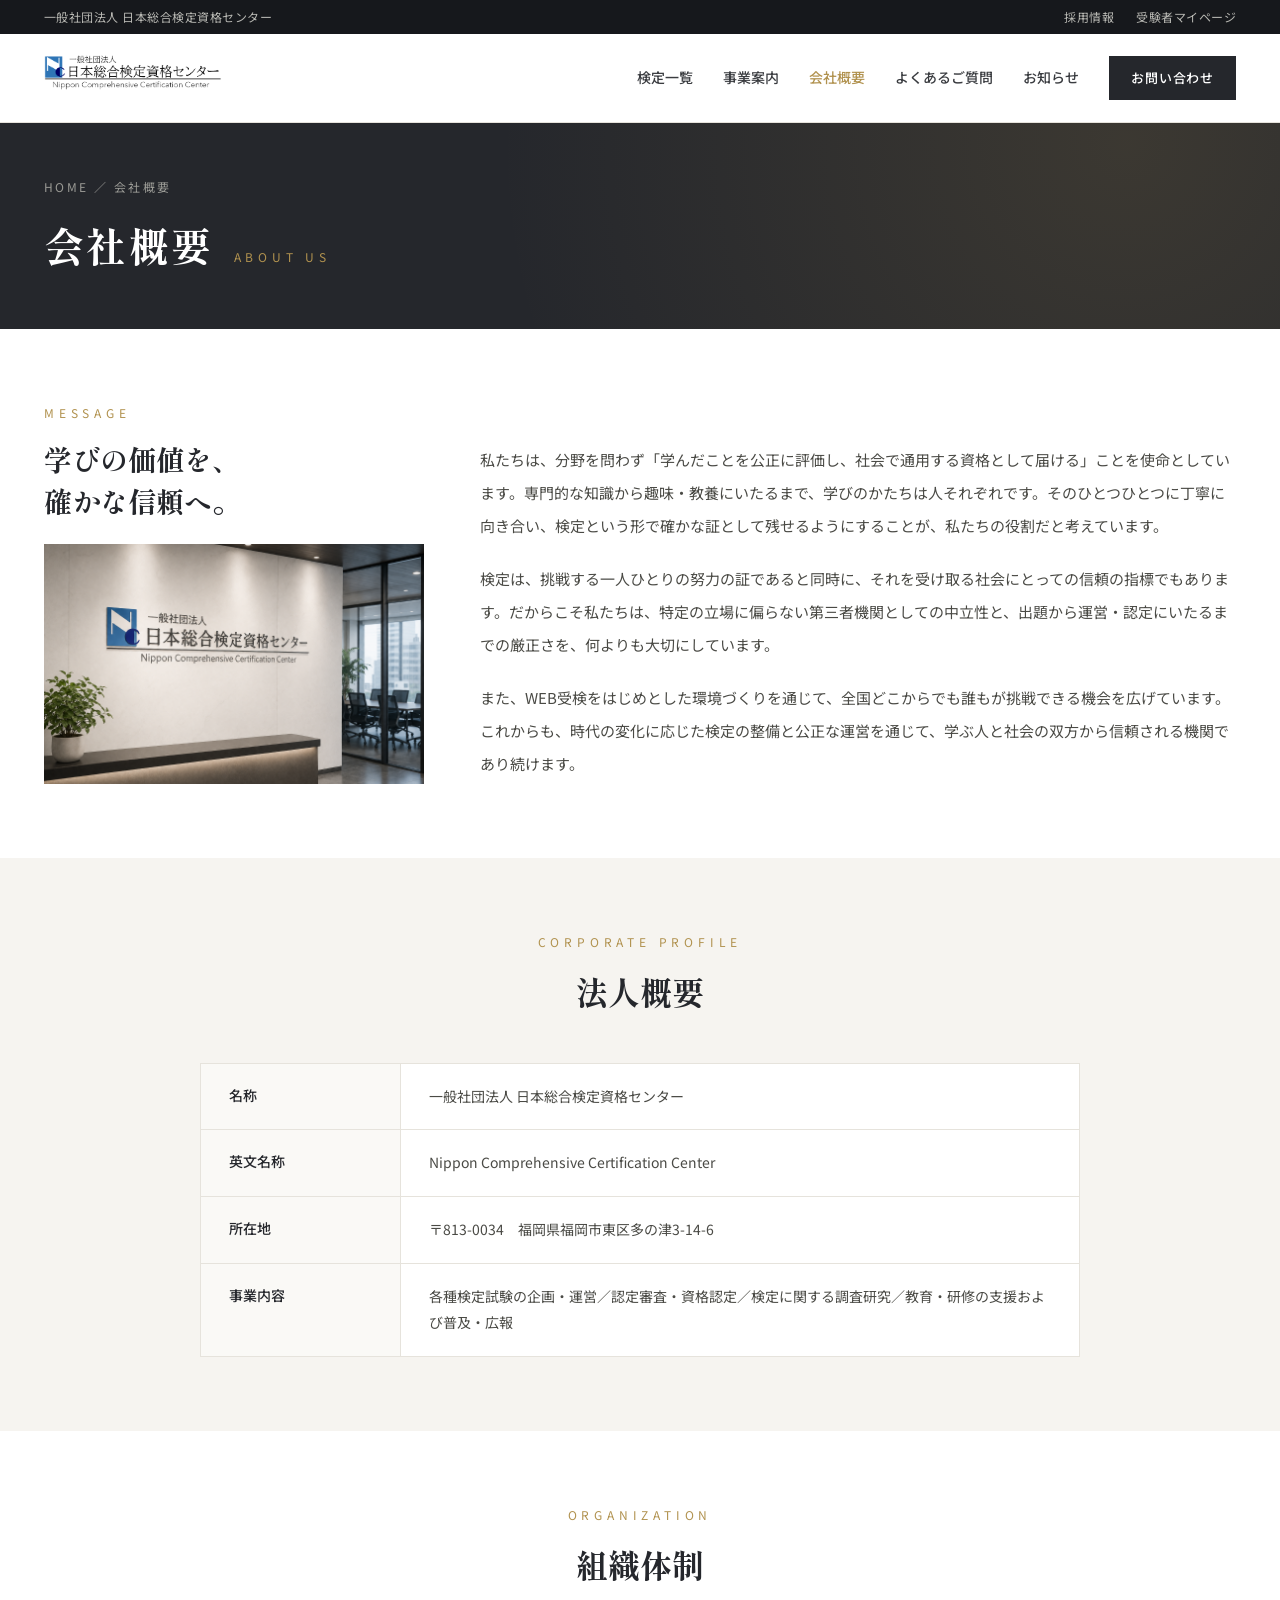
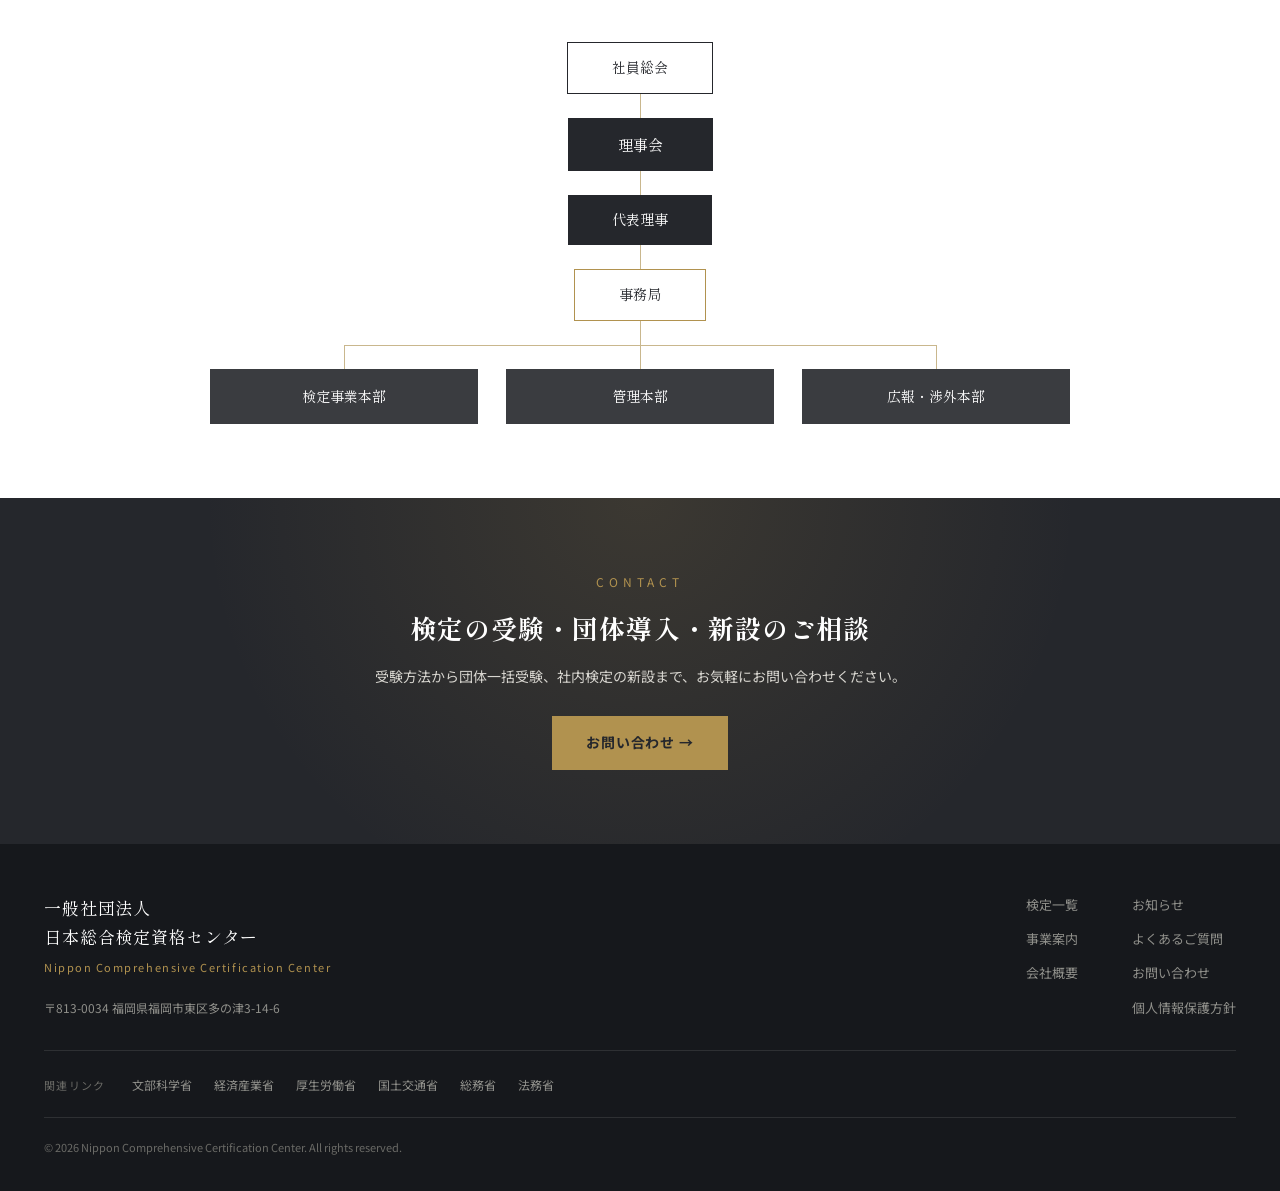
==== commit 00cab502: "フッターに関連リンク(省庁サイト)を追加 全ページのフッターに関係省庁公式サイトへのテキストリンクを追加。 文部科学省・経済産業省・厚生労働省・国土交通省・総務省・法務省の順。 外部リンクはtarge" ====
--- a/about.html
+++ b/about.html
@@ -1,10 +1,32 @@
 <!DOCTYPE html>
 <html lang="ja">
 <head>
+<!-- Google tag (gtag.js) -->
+<script async src="https://www.googletagmanager.com/gtag/js?id=G-DT82KPRKSF"></script>
+<script>
+  window.dataLayer = window.dataLayer || [];
+  function gtag(){dataLayer.push(arguments);}
+  gtag('js', new Date());
+  gtag('config', 'G-DT82KPRKSF');
+</script>
 <meta charset="utf-8">
 <meta name="viewport" content="width=device-width, initial-scale=1">
 <title>会社概要 | 一般社団法人 日本総合検定資格センター</title>
 <meta name="description" content="一般社団法人 日本総合検定資格センターの会社概要。法人概要・組織体制（組織図）をご紹介します。">
+<link rel="canonical" href="https://kentei-center.or.jp/about.html">
+<meta name="robots" content="index,follow">
+<meta property="og:type" content="website">
+<meta property="og:site_name" content="一般社団法人 日本総合検定資格センター">
+<meta property="og:locale" content="ja_JP">
+<meta property="og:title" content="会社概要 | 一般社団法人 日本総合検定資格センター">
+<meta property="og:description" content="一般社団法人 日本総合検定資格センターの会社概要。法人概要・組織体制（組織図）をご紹介します。">
+<meta property="og:url" content="https://kentei-center.or.jp/about.html">
+<meta property="og:image" content="https://kentei-center.or.jp/assets/ogp.png">
+<meta name="twitter:card" content="summary_large_image">
+<meta name="twitter:title" content="会社概要 | 一般社団法人 日本総合検定資格センター">
+<meta name="twitter:description" content="一般社団法人 日本総合検定資格センターの会社概要。法人概要・組織体制（組織図）をご紹介します。">
+<meta name="twitter:image" content="https://kentei-center.or.jp/assets/ogp.png">
+
 <link rel="preconnect" href="https://fonts.googleapis.com">
 <link rel="preconnect" href="https://fonts.gstatic.com" crossorigin>
 <link href="https://fonts.googleapis.com/css2?family=Noto+Sans+JP:wght@400;500;700&family=Shippori+Mincho:wght@500;600;700;800&display=swap" rel="stylesheet">
@@ -14,6 +36,26 @@
 <link rel="apple-touch-icon" href="assets/apple-touch-icon.png">
 <link rel="stylesheet" href="css/styles.css">
 <script src="js/main.js" defer></script>
+<script type="application/ld+json">
+{
+  "@context": "https://schema.org",
+  "@type": "BreadcrumbList",
+  "itemListElement": [
+    {
+      "@type": "ListItem",
+      "position": 1,
+      "name": "HOME",
+      "item": "https://kentei-center.or.jp/"
+    },
+    {
+      "@type": "ListItem",
+      "position": 2,
+      "name": "会社概要",
+      "item": "https://kentei-center.or.jp/about.html"
+    }
+  ]
+}
+</script>
 </head>
 <body>
 <div class="site">
@@ -27,7 +69,7 @@
   </div>
 
   <header class="header">
-    <a class="header__logo" href="index.html"><img src="assets/logo-t.png" alt="一般社団法人 日本総合検定資格センター"></a>
+    <a class="header__logo" href="index.html"><img src="assets/logo-t.png" alt="一般社団法人 日本総合検定資格センター" width="1045" height="283"></a>
     <button class="nav-toggle" type="button" aria-label="メニューを開閉" aria-expanded="false"><span></span><span></span><span></span></button>
     <nav class="nav">
       <a href="kentei.html">検定一覧</a>
@@ -132,6 +174,17 @@
         </div>
       </div>
     </div>
+    <div class="footer__links">
+      <span class="footer__links-ttl">関連リンク</span>
+      <div class="footer__links-list">
+        <a href="https://www.mext.go.jp/" target="_blank" rel="noopener">文部科学省</a>
+        <a href="https://www.meti.go.jp/" target="_blank" rel="noopener">経済産業省</a>
+        <a href="https://www.mhlw.go.jp/" target="_blank" rel="noopener">厚生労働省</a>
+        <a href="https://www.mlit.go.jp/" target="_blank" rel="noopener">国土交通省</a>
+        <a href="https://www.soumu.go.jp/" target="_blank" rel="noopener">総務省</a>
+        <a href="https://www.moj.go.jp/" target="_blank" rel="noopener">法務省</a>
+      </div>
+    </div>
     <div class="footer__copy">© 2026 Nippon Comprehensive Certification Center. All rights reserved.</div>
   </footer>
 
--- a/css/styles.css
+++ b/css/styles.css
@@ -524,6 +524,14 @@
 .footer__col { display: flex; flex-direction: column; gap: 12px; }
 .footer__col a:hover, .footer__nav a:hover { color: var(--gold); }
 .footer__col .lead-link { color: var(--white); }
+.footer__links {
+  display: flex; align-items: baseline; gap: 12px 26px; flex-wrap: wrap;
+  padding-bottom: 22px; margin-bottom: 20px; border-bottom: 1px solid rgba(255,255,255,.1);
+}
+.footer__links-ttl { font-size: 11px; letter-spacing: .12em; color: #6a6a66; flex: none; }
+.footer__links-list { display: flex; gap: 10px 22px; flex-wrap: wrap; font-size: 12px; }
+.footer__links-list a { color: #8f8f8a; transition: color .2s; }
+.footer__links-list a:hover { color: var(--gold); }
 .footer__copy { font-size: 11px; color: #6a6a66; }
 
 /* =====================================================================
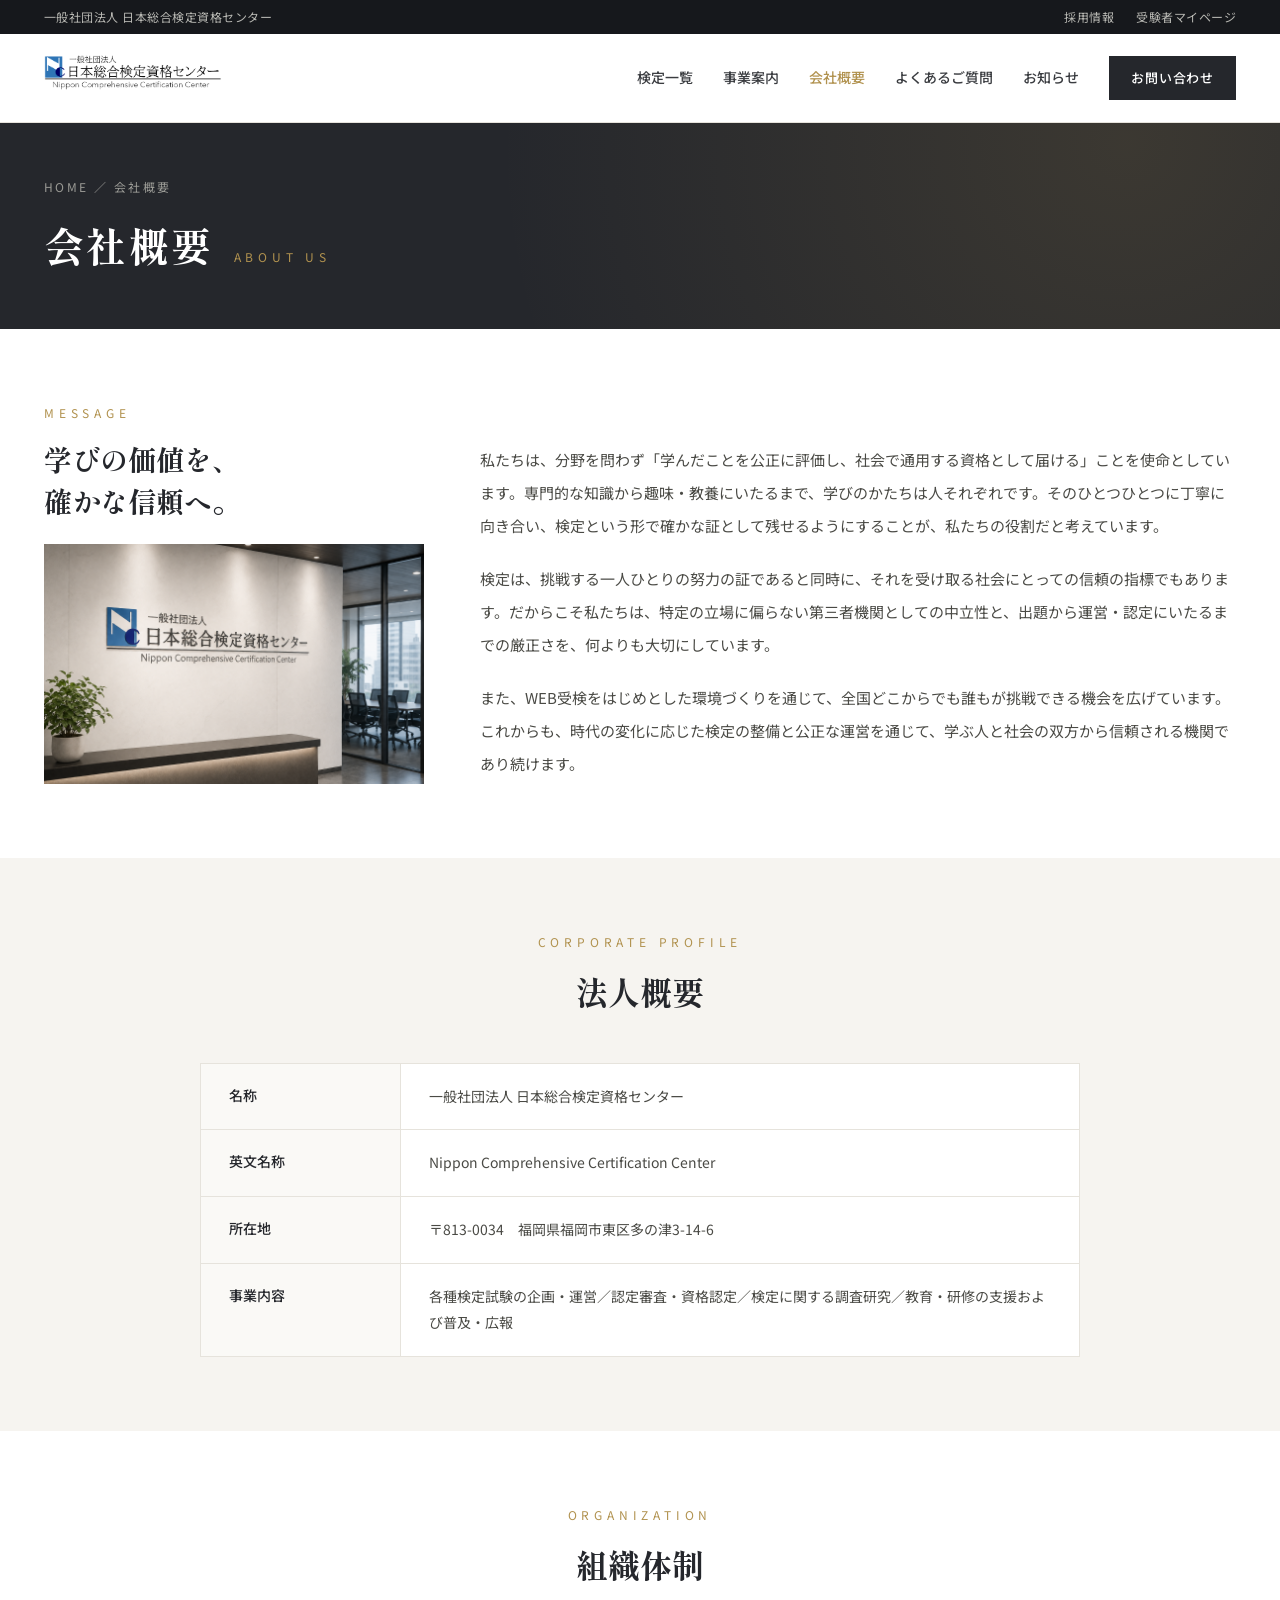
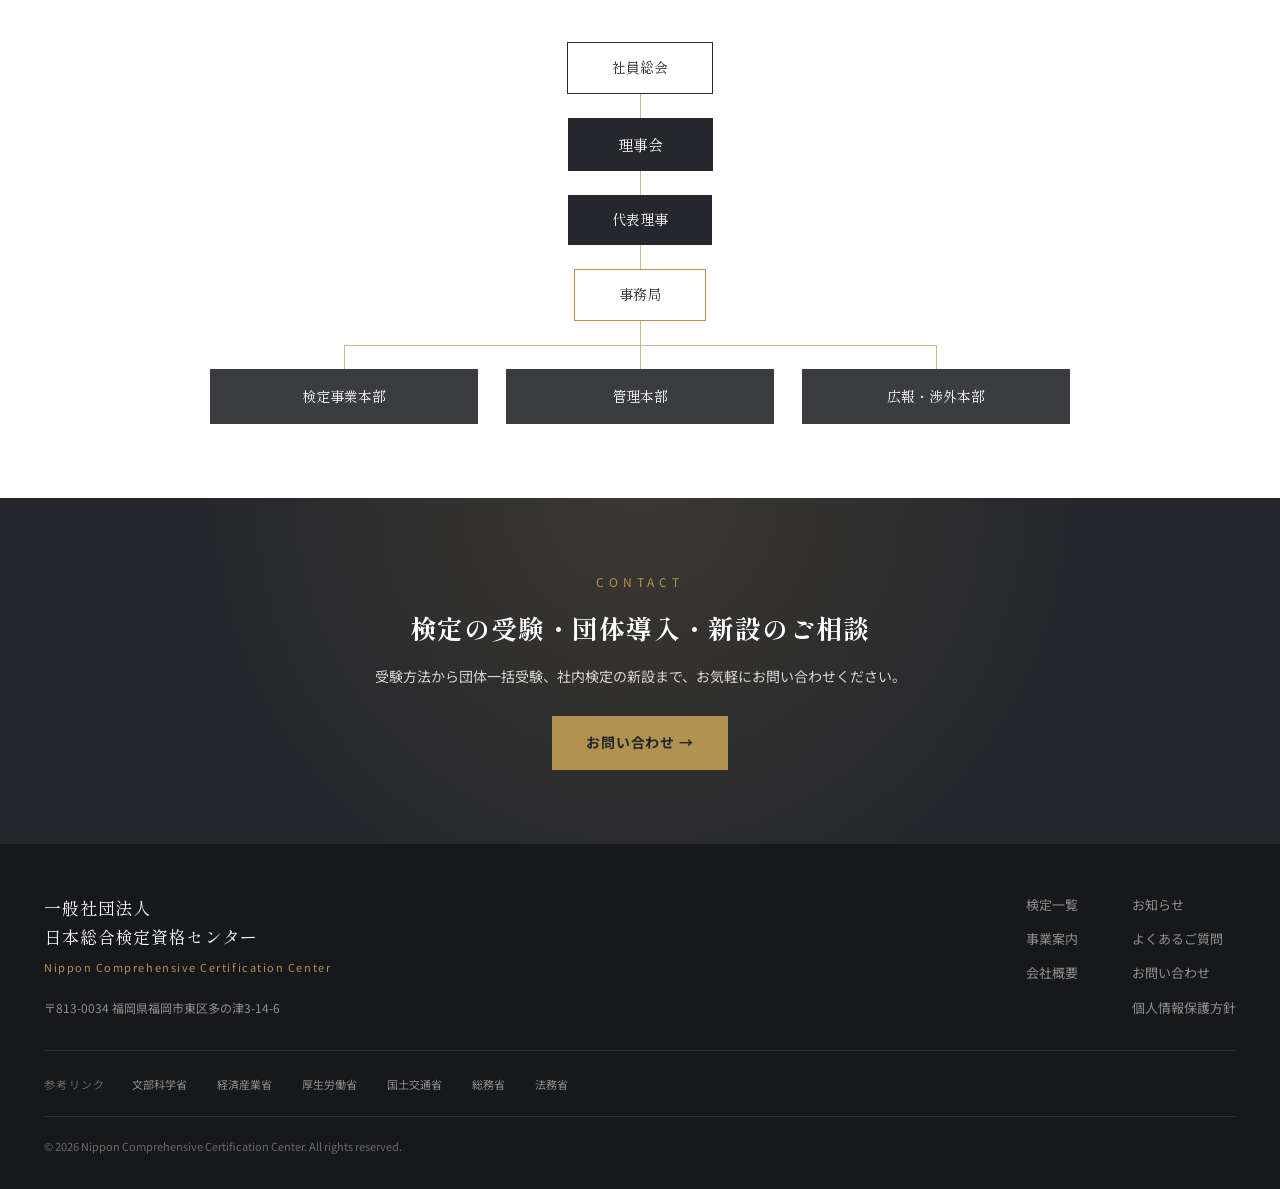
==== commit 9f8c990f: "参考リンクの表記調整と住所の自動リンク化を無効化 - フッターの見出しを「関連リンク」から「参考リンク」に変更 - PC版のみリンクの文字サイズを11pxに縮小し、項目間の余白を30pxに拡大   (" ====
--- a/about.html
+++ b/about.html
@@ -11,6 +11,7 @@
 </script>
 <meta charset="utf-8">
 <meta name="viewport" content="width=device-width, initial-scale=1">
+<meta name="format-detection" content="telephone=no,address=no,email=no">
 <title>会社概要 | 一般社団法人 日本総合検定資格センター</title>
 <meta name="description" content="一般社団法人 日本総合検定資格センターの会社概要。法人概要・組織体制（組織図）をご紹介します。">
 <link rel="canonical" href="https://kentei-center.or.jp/about.html">
@@ -175,7 +176,7 @@
       </div>
     </div>
     <div class="footer__links">
-      <span class="footer__links-ttl">関連リンク</span>
+      <span class="footer__links-ttl">参考リンク</span>
       <div class="footer__links-list">
         <a href="https://www.mext.go.jp/" target="_blank" rel="noopener">文部科学省</a>
         <a href="https://www.meti.go.jp/" target="_blank" rel="noopener">経済産業省</a>
--- a/css/styles.css
+++ b/css/styles.css
@@ -529,7 +529,7 @@
   padding-bottom: 22px; margin-bottom: 20px; border-bottom: 1px solid rgba(255,255,255,.1);
 }
 .footer__links-ttl { font-size: 11px; letter-spacing: .12em; color: #6a6a66; flex: none; }
-.footer__links-list { display: flex; gap: 10px 22px; flex-wrap: wrap; font-size: 12px; }
+.footer__links-list { display: flex; gap: 10px 30px; flex-wrap: wrap; font-size: 11px; }
 .footer__links-list a { color: #8f8f8a; transition: color .2s; }
 .footer__links-list a:hover { color: var(--gold); }
 .footer__copy { font-size: 11px; color: #6a6a66; }
@@ -582,6 +582,8 @@
   .exam__body, .zigzag__body { padding: 44px var(--gutter); }
 
   .footer__top { flex-direction: column; gap: 28px; }
+  /* 小さい画面では読みやすさを優先し、文字サイズと間隔を戻す */
+  .footer__links-list { font-size: 12px; gap: 10px 22px; }
 }
 
 @media (max-width: 560px) {
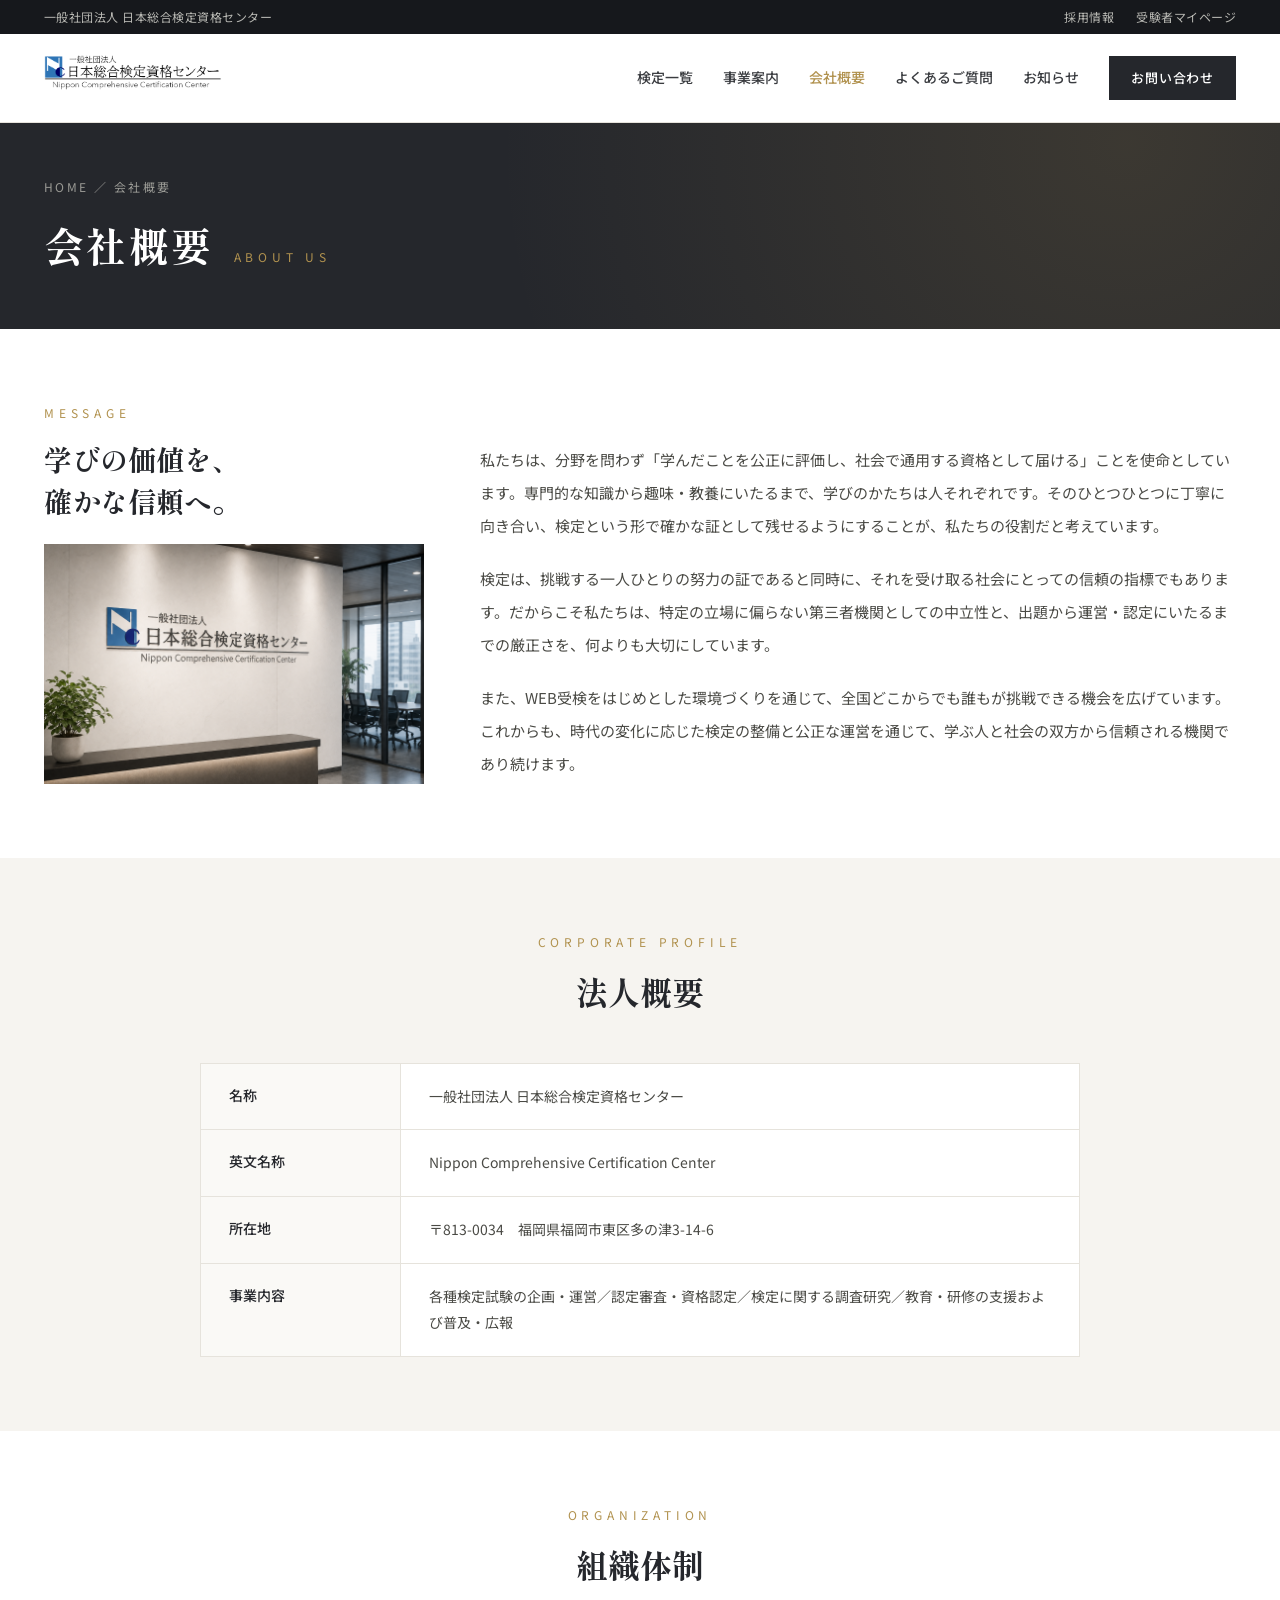
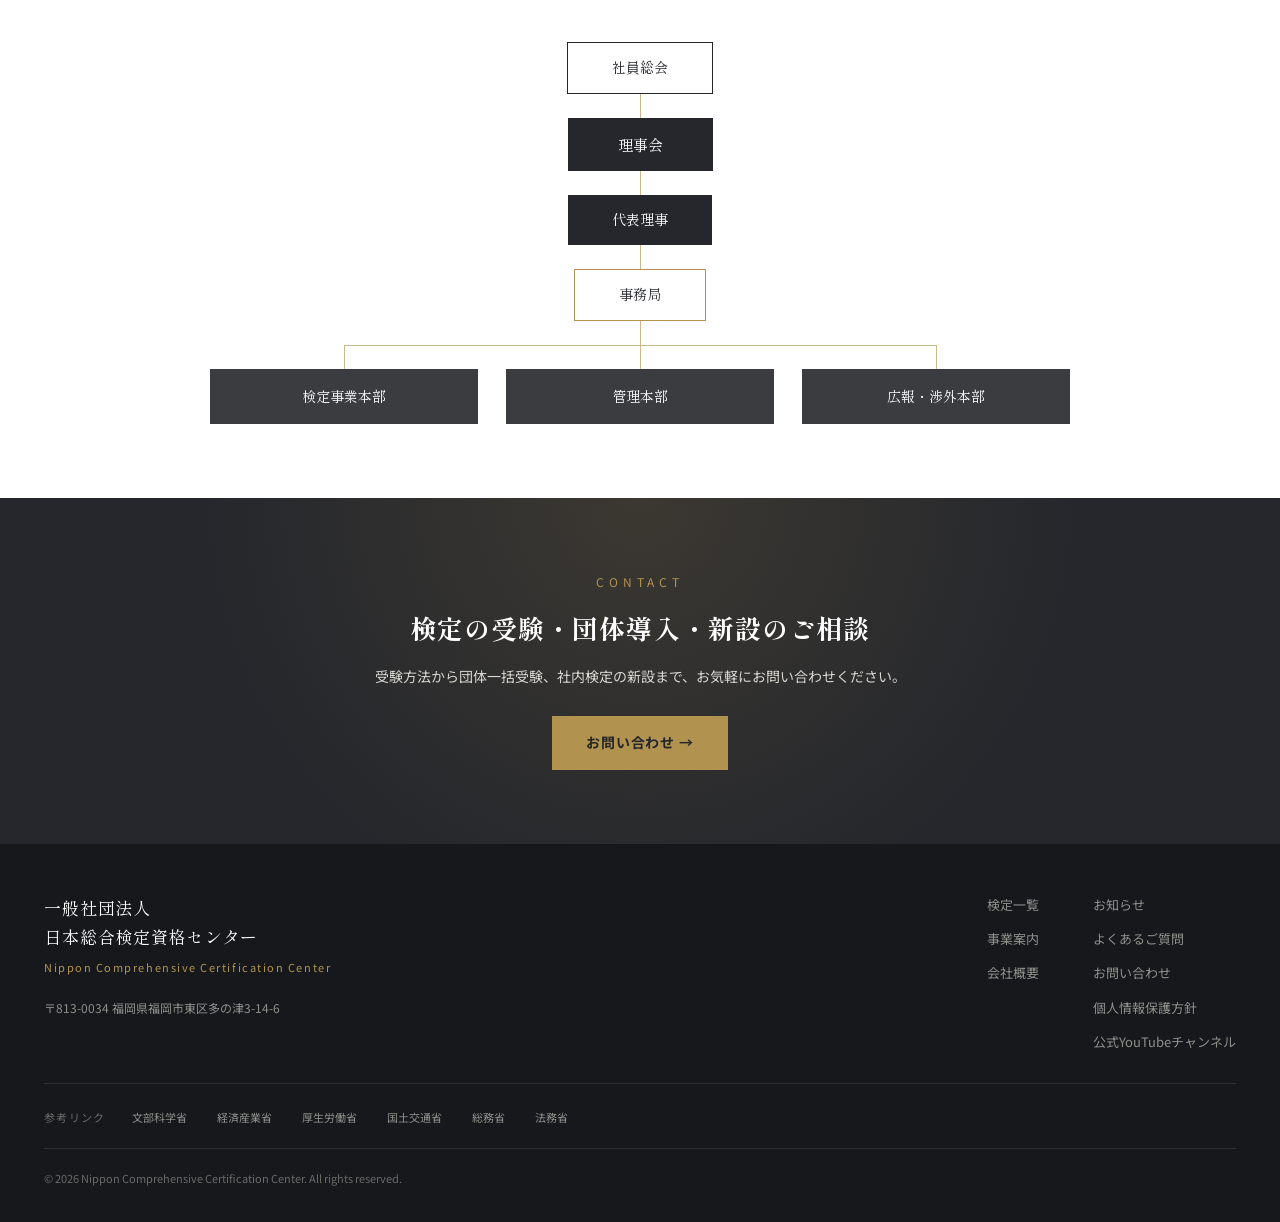
==== commit 3f1e81a6: "個人情報保護方針にYouTube APIの条を追加・フッターに公式YouTubeチャンネルのリンク Co-Authored-By: Claude Opus 5.5 <noreply@anthropic" ====
--- a/about.html
+++ b/about.html
@@ -172,6 +172,7 @@
           <a href="faq.html">よくあるご質問</a>
           <a href="contact.html">お問い合わせ</a>
           <a href="privacy.html">個人情報保護方針</a>
+          <a href="https://www.youtube.com/@kentei-center" target="_blank" rel="noopener">公式YouTubeチャンネル</a>
         </div>
       </div>
     </div>
--- a/css/styles.css
+++ b/css/styles.css
@@ -413,6 +413,8 @@
 .form-submit button:hover { background: var(--gold); color: var(--ink); }
 .form-submit button:disabled { opacity: .6; cursor: default; }
 
+.form-notice { font-size: 12px; line-height: 1.8; color: var(--muted); margin-top: 6px; }
+
 /* スパム対策のハニーポット項目(画面外へ隠す) */
 .hp-field { position: absolute; left: -9999px; width: 1px; height: 1px; overflow: hidden; }
 
